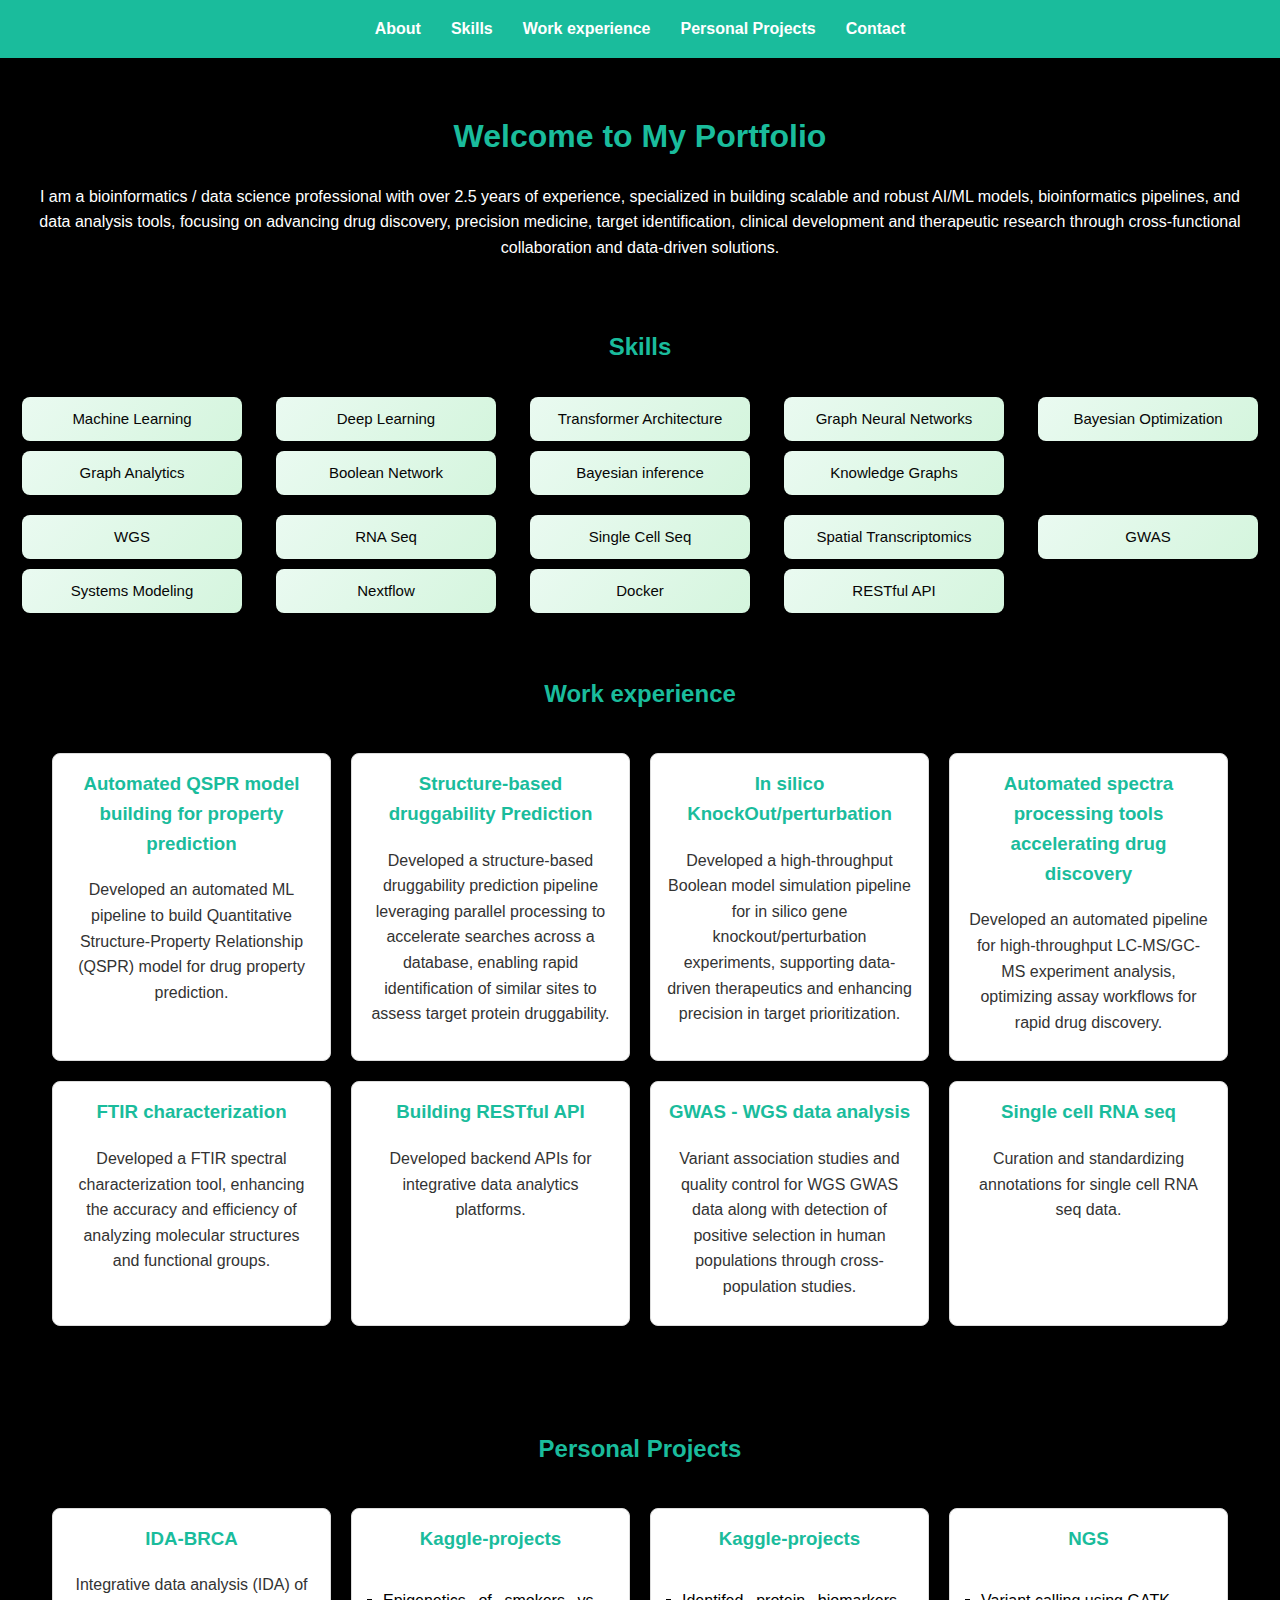
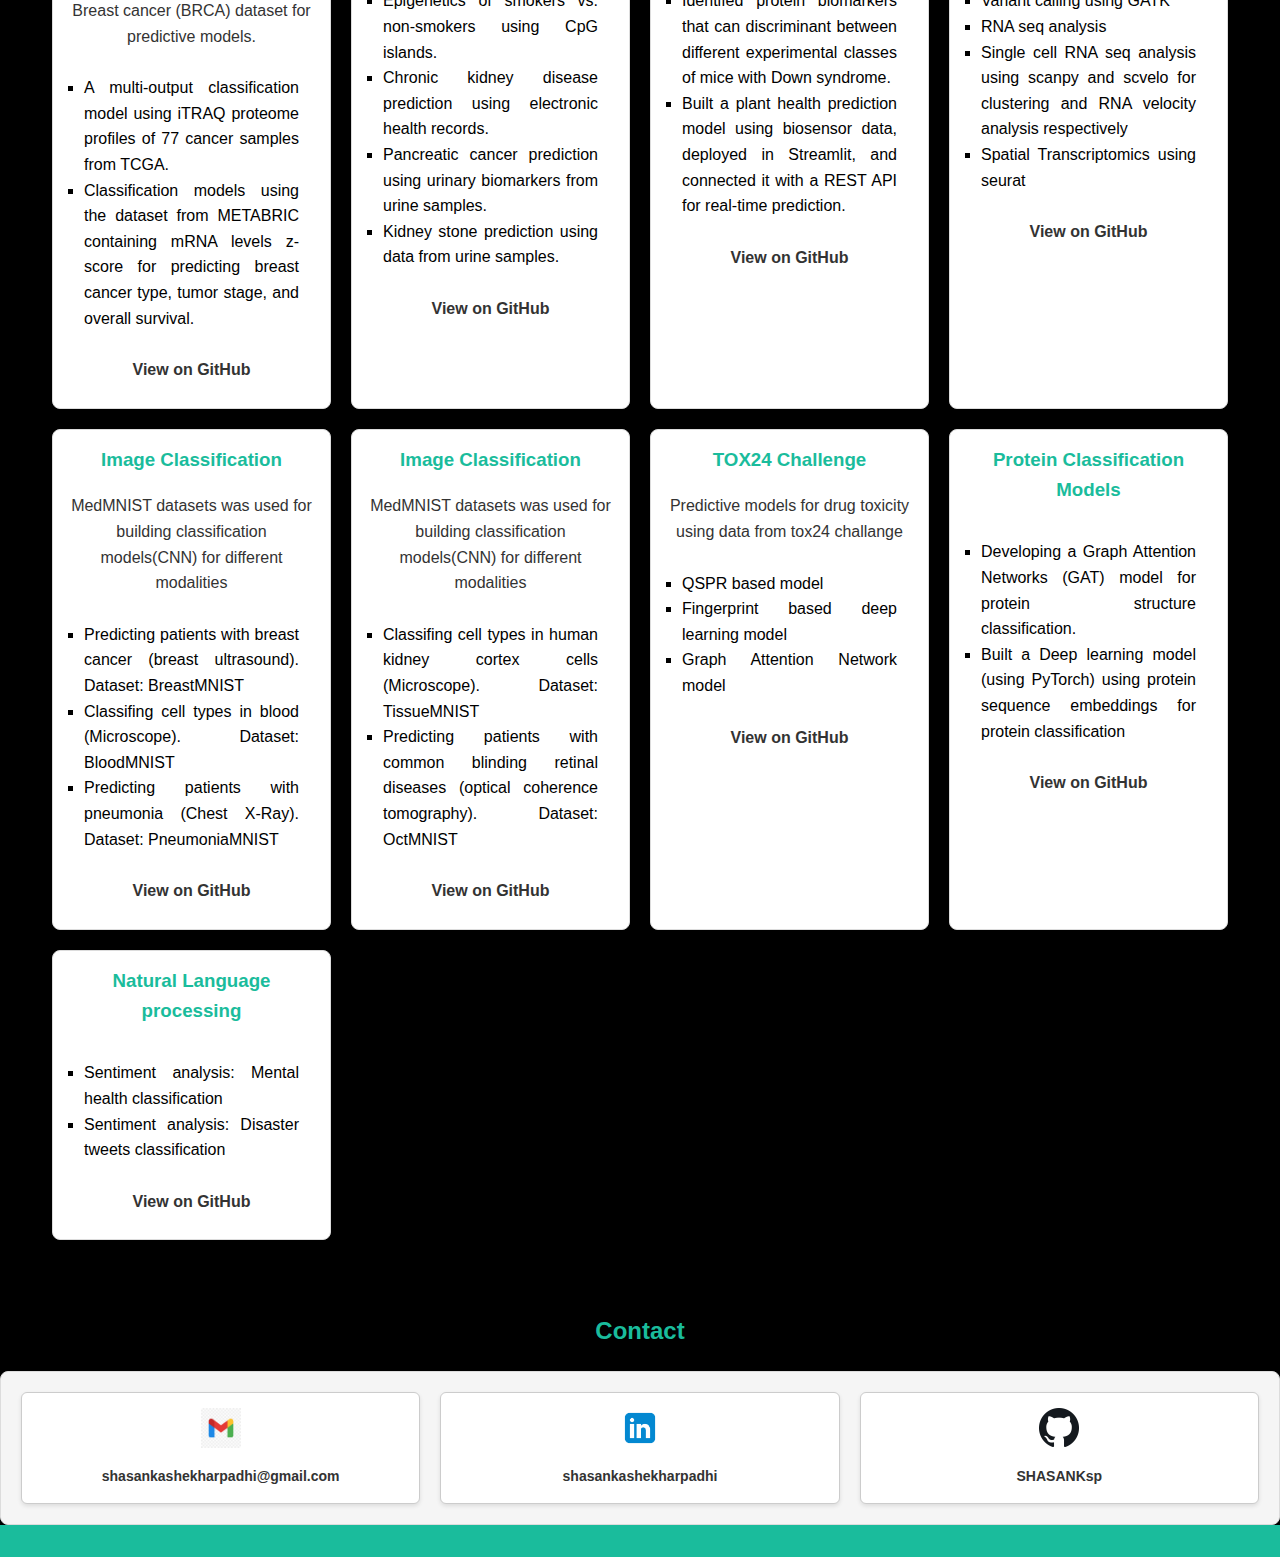
==== index.html @ 8c56bada "v8" ====
<!DOCTYPE html>
<html lang="en">
<head>
    <meta charset="UTF-8">
    <meta name="viewport" content="width=device-width, initial-scale=1.0">
    <meta name="description" content="Portfolio showcasing bioinformatics, data science, and AI/ML expertise">
    <title>My Portfolio</title>
    <link rel="stylesheet" href="styles.css">
</head>
<body>
    <header>
        <nav>
            <ul>
                <li><a href="#about">About</a></li>
                <li><a href="#skills">Skills</a></li>
                <li><a href="#Work experience">Work experience</a></li>
                <li><a href="#Personal Projects">Personal Projects</a></li>
                <li><a href="#contact">Contact</a></li>
            </ul>
        </nav>
    </header>
    <main>
        <section id="about" class="section">
            <h1>Welcome to My Portfolio</h1>
            <p>I am a bioinformatics / data science professional with over 2.5 years of experience, specialized in building scalable and robust AI/ML models, bioinformatics pipelines, and data analysis tools, focusing on advancing drug discovery, precision medicine, target identification, clinical development and therapeutic research through cross-functional collaboration and data-driven solutions.</p>

        </section>
        <section id="skills">
            <h2>Skills</h2>
            <div class="skills-container">
                <div class="skill-block">Machine Learning</div>
                <div class="skill-block">Deep Learning</div>
                <div class="skill-block">Transformer Architecture</div>
                <div class="skill-block">Graph Neural Networks</div>
                <div class="skill-block">Bayesian Optimization</div>
                <div class="skill-block">Graph Analytics</div>
                <div class="skill-block">Boolean Network</div>
                <div class="skill-block">Bayesian inference</div>
                <div class="skill-block">Knowledge Graphs</div>
            </div>
        </section>

        <section id="skills">
            <div class="skills-container">
                
                <div class="skill-block">WGS</div>
                <div class="skill-block">RNA Seq</div>
                <div class="skill-block">Single Cell Seq</div>
                <div class="skill-block">Spatial Transcriptomics</div>
                <div class="skill-block">GWAS</div>
                <div class="skill-block">Systems Modeling</div>
                <div class="skill-block">Nextflow</div>
                <div class="skill-block">Docker</div>
                <div class="skill-block">RESTful API</div>
                
            </div>
        </section>
        <section id="Work experience" class="section">
            <h2>Work experience</h2>
            <div class="projects-container">
                <div class="project-block">
                    <h3>Automated QSPR model building  for property prediction</h3>
                    <p>Developed an automated ML pipeline to build Quantitative Structure-Property Relationship (QSPR) model for drug property prediction.</p>
                </div>

                <div class="project-block">
                    <h3>Structure-based druggability Prediction</h3>
                    <p>Developed a structure-based druggability prediction pipeline leveraging parallel processing to accelerate searches across a database, enabling rapid identification of similar sites to assess target protein druggability.</p>
                </div>

                <div class="project-block">
                    <h3>In silico KnockOut/perturbation</h3>
                    <p>Developed a high-throughput Boolean model simulation pipeline for in silico gene knockout/perturbation experiments, supporting data-driven therapeutics and enhancing precision in target prioritization.</p>
                </div>

                <div class="project-block">
                    <h3>Automated spectra processing tools accelerating drug discovery</h3>
                    <p>Developed an automated pipeline for high-throughput LC-MS/GC-MS experiment analysis, optimizing assay workflows for rapid drug discovery.</p> 
                </div>

                <div class="project-block">
                    <h3>FTIR characterization</h3>
                    <p>Developed a FTIR spectral characterization tool, enhancing the accuracy and efficiency of analyzing molecular structures and functional groups.</p>
                </div>

                <div class="project-block">
                    <h3>Building RESTful API</h3>
                    <p>Developed backend APIs for integrative data analytics platforms.</p>
                </div>

                <div class="project-block">
                    <h3>GWAS - WGS data analysis</h3>
                    <p>Variant association studies and quality control for WGS GWAS data along with detection of positive selection in human populations through cross-population studies.</p>
                </div>

                <div class="project-block">
                    <h3>Single cell RNA seq</h3>
                    <p>Curation and standardizing annotations for single cell RNA seq data.</p>
                </div>
            </div>
        </section>
        
        <section id="Personal Projects" class="section">
            <h2>Personal Projects</h2>
            <div class="projects-container">
                <div class="project-block">
                    <h3>IDA-BRCA</h3>
                    <p>Integrative data analysis (IDA) of Breast cancer (BRCA) dataset for predictive models.</p>
                    <ul style="color: black; text-align: justify;">
                        <li>A multi-output classification model using iTRAQ proteome profiles of 77 cancer samples from TCGA.</li>
                        <li>Classification models using the dataset from METABRIC containing mRNA levels z-score for predicting breast cancer type, tumor stage, and overall survival.</li>
                    </ul>
                    <p><a href="https://github.com/SHASANKsp/IDA-BRCA.git" target="_blank">View on GitHub</a></p>
                </div>
        
                <div class="project-block">
                    <h3>Kaggle-projects</h3>
                    <ul style="color: black; text-align: justify;">
                        <li>Epigenetics of smokers vs. non-smokers using CpG islands.</li>
                        <li>Chronic kidney disease prediction using electronic health records.</li>
                        <li>Pancreatic cancer prediction using urinary biomarkers from urine samples.</li>
                        <li>Kidney stone prediction using data from urine samples.</li>
                    </ul>
                    <p><a href="https://github.com/SHASANKsp/Kaggle-projects.git" target="_blank">View on GitHub</a></p>
                </div>
        
                <div class="project-block">
                    <h3>Kaggle-projects</h3>
                    <ul style="color: black; text-align: justify;">
                        <li>Identifed protein biomarkers that can discriminant between different experimental classes of mice with Down syndrome.</li>
                        <li>Built a plant health prediction model using biosensor data, deployed in Streamlit, and connected it with a REST API for real-time prediction.</li>
                    </ul>
                    <p><a href="https://github.com/SHASANKsp/Kaggle-projects.git" target="_blank">View on GitHub</a></p>
                </div>

                <div class="project-block">
                    <h3>NGS</h3>
                    <ul style="color: black; text-align: justify;">
                        <li>Variant calling using GATK</li>
                        <li>RNA seq analysis</li>
                        <li>Single cell RNA seq analysis using scanpy and scvelo for clustering and RNA velocity analysis respectively</li>
                        <li>Spatial Transcriptomics using seurat</li>
                    </ul>
                    <p><a href="https://github.com/SHASANKsp/NGS.git" target="_blank">View on GitHub</a></p>
                </div>
        
                <div class="project-block">
                    <h3>Image Classification</h3>
                    <p>MedMNIST datasets was used for building classification models(CNN) for different modalities</p>
                    <ul style="color: black; text-align: justify;">
                        <li>Predicting patients with breast cancer (breast ultrasound). Dataset: BreastMNIST</li>
                        <li>Classifing cell types in blood (Microscope). Dataset: BloodMNIST</li>
                        <li>Predicting patients with pneumonia (Chest X-Ray). Dataset: PneumoniaMNIST</li>
                    </ul>
                    <p><a href="https://github.com/SHASANKsp/Image-classification.gitt" target="_blank">View on GitHub</a></p>
                </div>

                <div class="project-block">
                    <h3>Image Classification</h3>
                    <p>MedMNIST datasets was used for building classification models(CNN) for different modalities</p>
                    <ul style="color: black; text-align: justify;">
                        <li>Classifing cell types in human kidney cortex cells (Microscope). Dataset: TissueMNIST</li>
                        <li>Predicting patients with common blinding retinal diseases (optical coherence tomography). Dataset: OctMNIST</li>
                    </ul>
                    <p><a href="https://github.com/SHASANKsp/Image-classification.gitt" target="_blank">View on GitHub</a></p>
                </div>

                <div class="project-block">
                    <h3>TOX24 Challenge</h3>
                    <p>Predictive models for drug toxicity using data from tox24 challange</p>
                    <ul style="color: black; text-align: justify;">
                        <li>QSPR based model</li>
                        <li>Fingerprint based deep learning model</li>
                        <li>Graph Attention Network model</li>
                    </ul>
                    <p><a href="https://github.com/SHASANKsp/TOX24.git" target="_blank">View on GitHub</a></p>
                </div>

                <div class="project-block">
                    <h3>Protein Classification Models</h3>
                    <ul style="color: black; text-align: justify;">
                        <li>Developing a Graph Attention Networks (GAT) model for protein structure classification.</li>
                        <li>Built a Deep learning model (using PyTorch) using protein sequence embeddings for protein classification</li>
                    </ul>
                    <p><a href="https://github.com/SHASANKsp/Protein_Classification_Models.git" target="_blank">View on GitHub</a></p>
                </div>


                <div class="project-block">
                    <h3>Natural Language processing</h3>
                    <ul style="color: black; text-align: justify;">
                        <li>Sentiment analysis: Mental health classification</li>
                        <li>Sentiment analysis: Disaster tweets classification</li>
                    </ul>
                    <p><a href="https://github.com/SHASANKsp/NLP.git" target="_blank">View on GitHub</a></p>
                </div>

            </div>
        </section>
             

        <section id="contact">
            <h2>Contact</h2>
            <div class="contacts-container">
                <div class="contact-block">
                    <img src="gmail.png" alt="Email Logo">
                    <p><a href="mailto:shasankashekharpadhi@gmail.com">shasankashekharpadhi@gmail.com</a></p>
                </div>
                <div class="contact-block">
                    <img src="linkedin.png" alt="LinkedIn Logo">
                    <p><a href="https://www.linkedin.com/in/shasankashekharpadhi/" target="_blank">shasankashekharpadhi</a></p>
                </div>
                <div class="contact-block">
                    <img src="git.png" alt="GitHub Logo">
                    <p><a href="https://github.com/SHASANKsp" target="_blank">SHASANKsp</a></p>
                </div>
            </div>
        </section>
        
    </main>
    <footer>
        
    </footer>
</body>
</html>
---- styles.css ----
body {
    font-family: Arial, sans-serif;
    margin: 0;
    padding: 0;
    line-height: 1.6;
    color: #fff;
    background-color: #000;
}

header {
    background: #1abc9c;
    color: white;
    padding: 1rem 0;
    text-align: center;
}

nav ul {
    list-style: none;
    padding: 0;
    display: flex;
    justify-content: center;
    margin: 0;
}

nav ul li {
    margin: 0 15px;
}

nav ul li a {
    color: white;
    text-decoration: none;
    font-weight: bold;
}

.section {
    padding: 2rem;
    text-align: center;
}

h1, h2 {
    color: #1abc9c;
}

ul {
    list-style: square;
    padding: 0 1rem;
    text-align: left;
    display: inline-block;
}

.project {
    border: 1px solid #ddd;
    padding: 1rem;
    margin: 1rem auto;
    max-width: 600px;
    text-align: left;
    background: #f9f9f9;
    box-shadow: 0 0 10px rgba(0,0,0,0.1);
}

footer {
    text-align: center;
    padding: 1rem;
    background: #1abc9c;
    color: white;
    position: relative;
    bottom: 0;
    width: 100%;
}


.skills-container {
    display: grid;
    grid-template-columns: repeat(auto-fit, minmax(210px, 1fr));
    gap: 10px;
    padding: 10px;
    justify-items: center;
}

.skill-block {
    background: linear-gradient(135deg, #eafaf1, #d4f5dd); 
    color: #060606;
    text-align: center;
    padding: 10px; 
    border-radius: 8px; 
    border: none; 
    font-size: 15px; 
    width: 200px; 
    box-shadow: 0 2px 5px rgba(0, 0, 0, 0.15); 
    transition: transform 0.3s ease-in-out, box-shadow 0.3s ease-in-out;
}

.skill-block:hover {
    transform: translateY(-5px); 
    box-shadow: 0 4px 10px rgba(0, 0, 0, 0.2); 
}

.skill-block:active {
    transform: scale(0.95); 
    box-shadow: 0 2px 5px rgba(0, 0, 0, 0.15); 
}


#skills h2 {
    text-align: center;
    font-size: 24px;
    color: #1abc9c;
    margin-bottom: 20px;
    font-weight: bold;
}


.contacts-container {
    display: grid;
    grid-template-columns: repeat(auto-fit, minmax(200px, 1fr));
    gap: 20px;
    margin-top: 20px;
    padding: 20px;
    background-color: #f5f5f5; 
    border: 1px solid #dcdcdc;
    border-radius: 8px;
}

.contact-block {
    background-color: #ffffff;
    text-align: center;
    padding: 15px;
    border: 1px solid #cccccc; 
    border-radius: 6px;
    box-shadow: 0 2px 4px rgba(0, 0, 0, 0.1);
    transition: all 0.3s ease-in-out;
}

.contact-block:hover {
    transform: translateY(-3px);
    background-color: #e6e6e6; 
}

.contact-block img {
    width: 40px; 
    height: 40px;
    margin-bottom: 10px;
}

.contact-block p {
    margin: 0;
    font-size: 14px;
    color: #333333;
}

.contact-block a {
    color: #333;
    text-decoration: none;
    font-weight: bold;
}

.contact-block a:hover {
    text-decoration: underline;
}


#contact h2 {
    text-align: center;
    font-size: 24px;
    color: #1abc9c;
    margin-bottom: 20px;
    font-weight: bold;
}

.projects-container {
    display: grid;
    grid-template-columns: repeat(4, 1fr); 
    gap: 20px;
    padding: 20px;
}

.project-block {
    background-color: #ffffff;
    border: 1px solid #dcdcdc;
    border-radius: 8px;
    box-shadow: 0 2px 4px rgba(0, 0, 0, 0.1);
    padding: 15px;
    text-align: center;
    transition: transform 0.3s ease-in-out;
}

.project-block:hover {
    transform: scale(1.05);
    background-color: #f9f9f9;
}

.project-block h3 {
    margin-top: 0;
    color: #1abc9c;
}

.project-block p {
    color: #333;
    margin: 10px 0;
}

.project-block a {
    color: #333;
    font-weight: bold;
    text-decoration: none;
}

.project-block a:hover {
    text-decoration: underline;
}
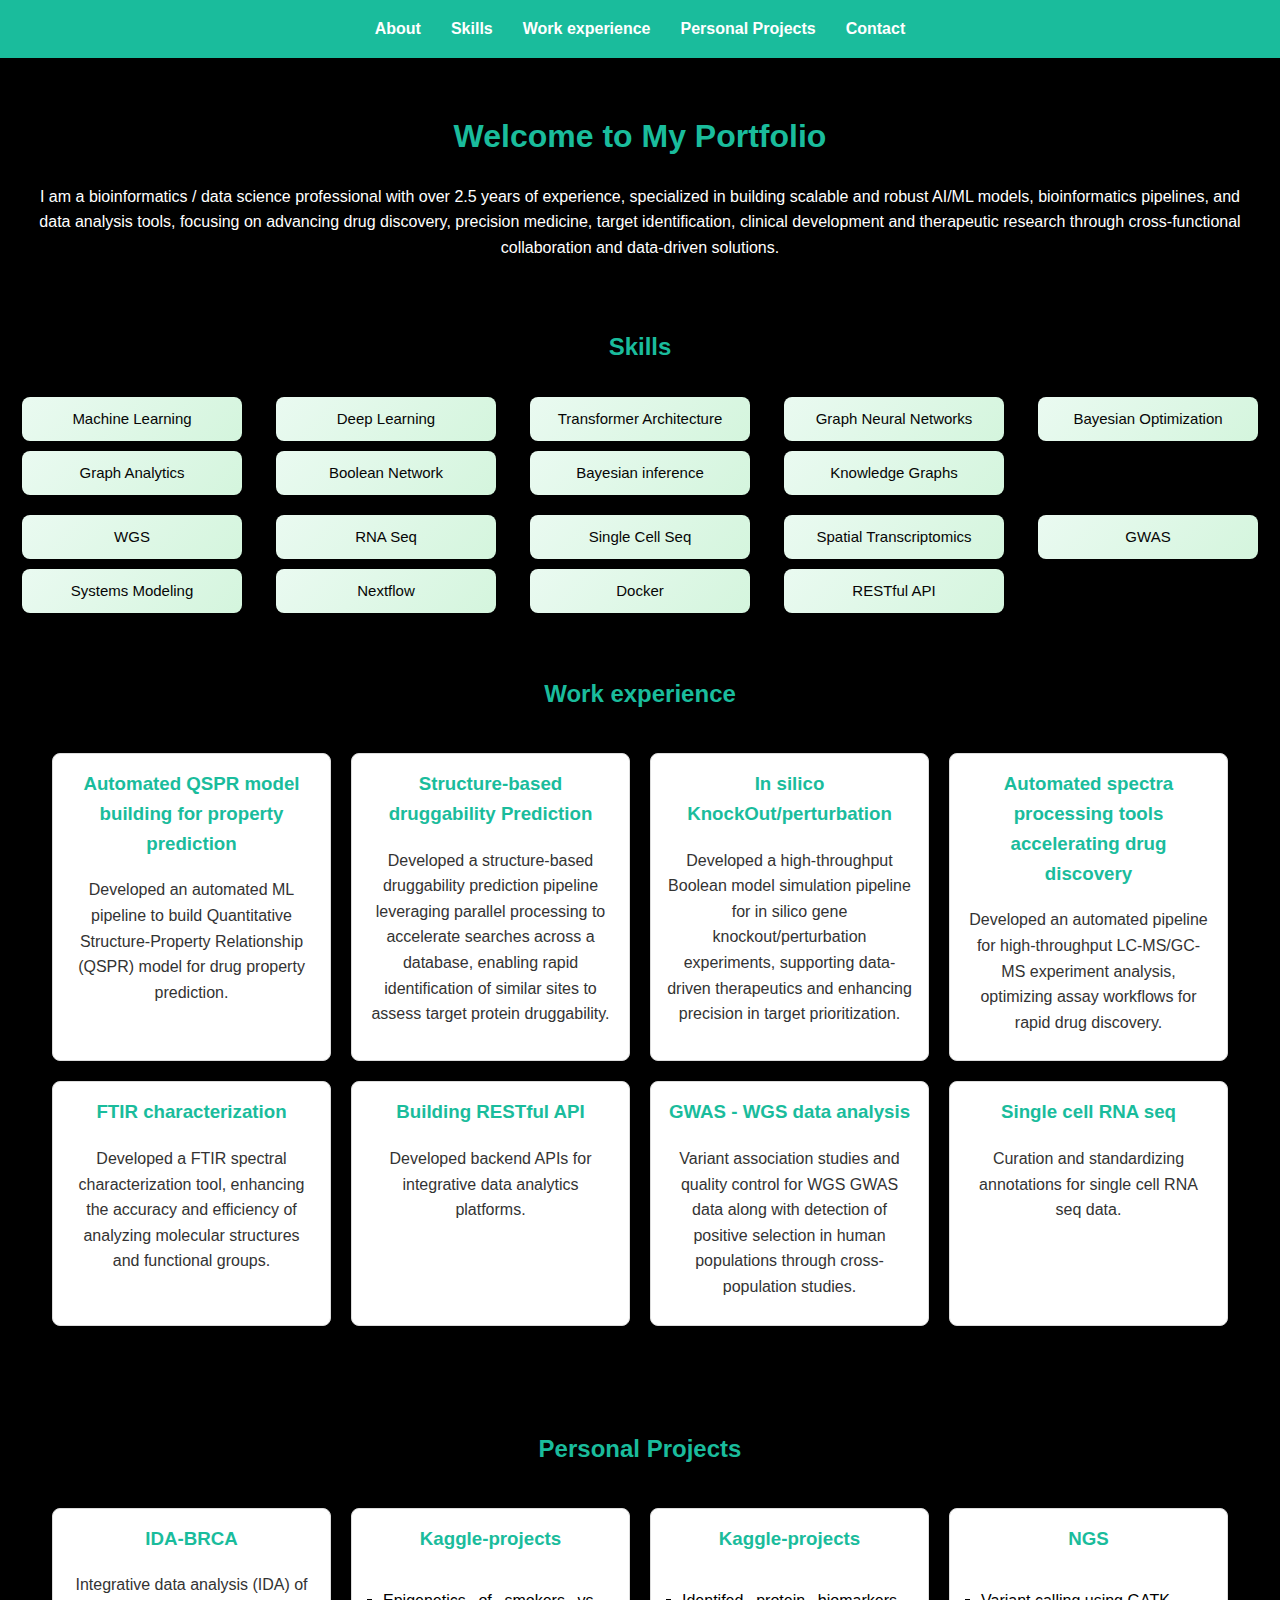
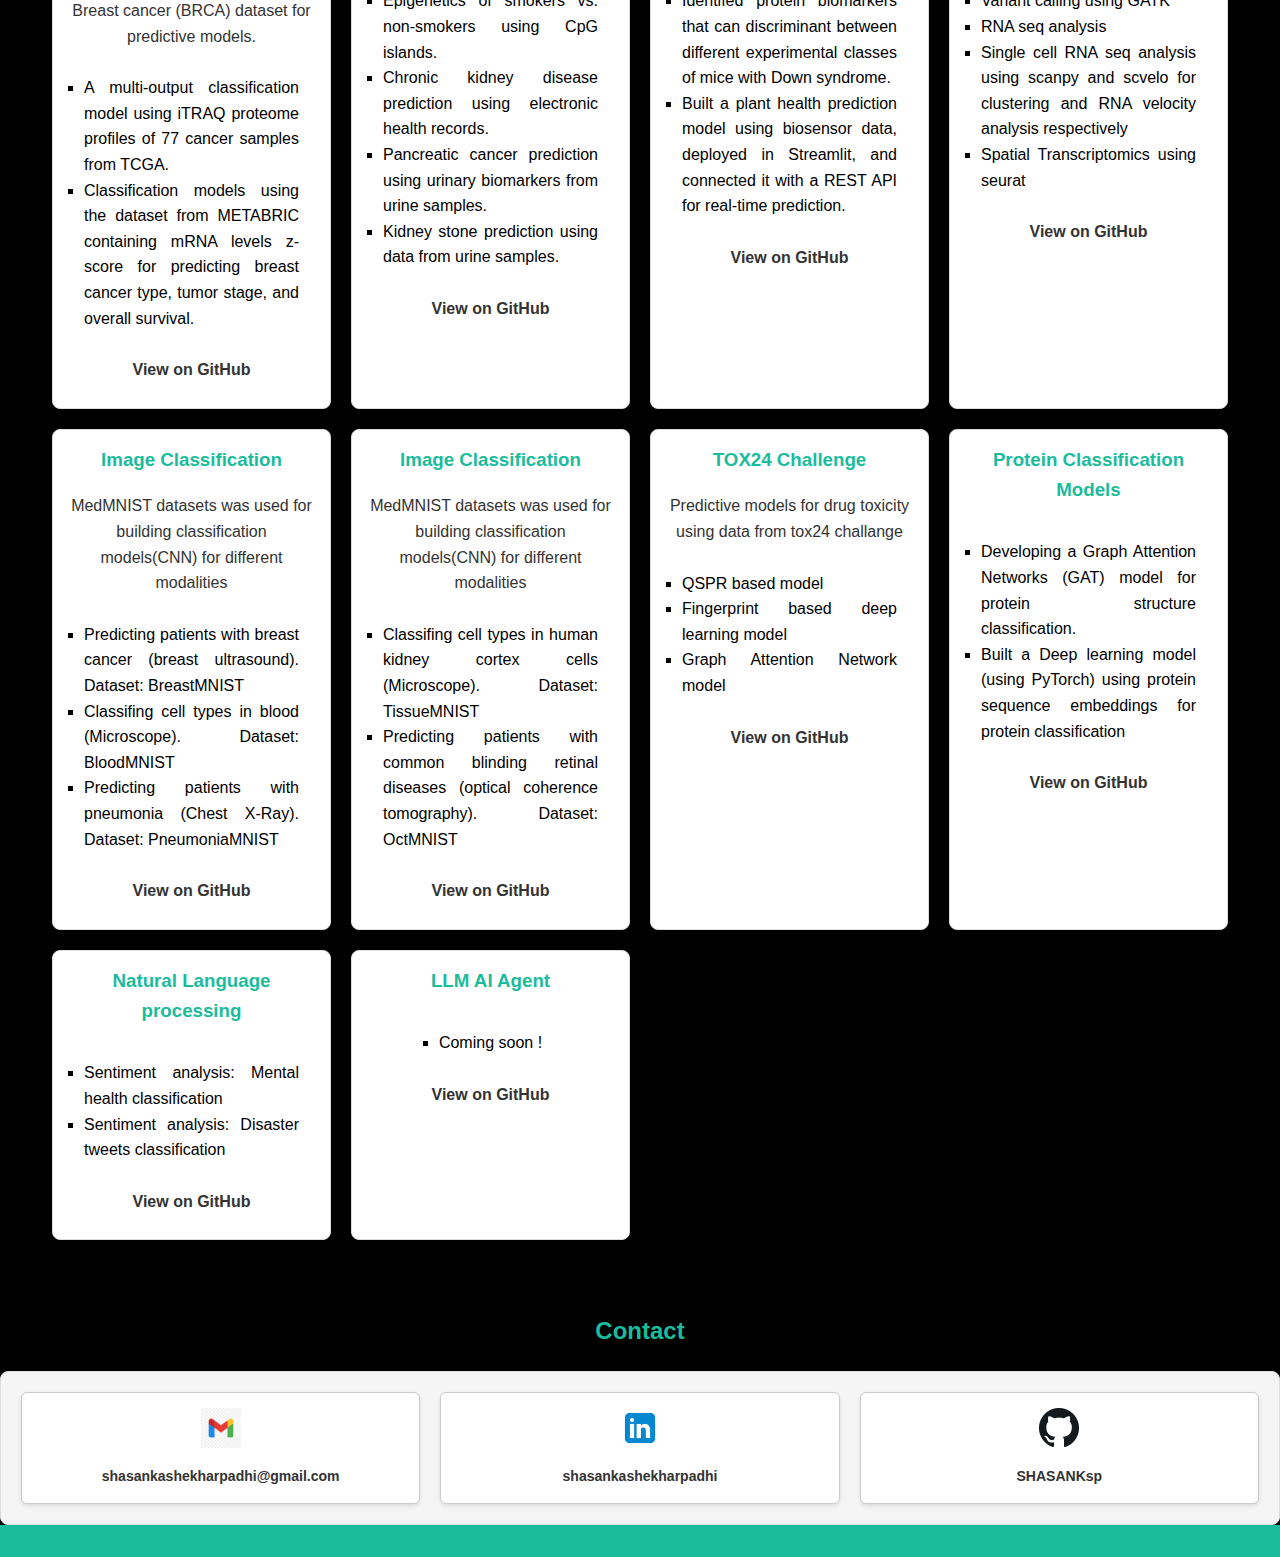
==== commit 9045ca75: "v9" ====
--- a/index.html
+++ b/index.html
@@ -152,7 +152,7 @@
                         <li>Classifing cell types in blood (Microscope). Dataset: BloodMNIST</li>
                         <li>Predicting patients with pneumonia (Chest X-Ray). Dataset: PneumoniaMNIST</li>
                     </ul>
-                    <p><a href="https://github.com/SHASANKsp/Image-classification.gitt" target="_blank">View on GitHub</a></p>
+                    <p><a href="https://github.com/SHASANKsp/Image-classification.git" target="_blank">View on GitHub</a></p>
                 </div>
 
                 <div class="project-block">
@@ -162,7 +162,7 @@
                         <li>Classifing cell types in human kidney cortex cells (Microscope). Dataset: TissueMNIST</li>
                         <li>Predicting patients with common blinding retinal diseases (optical coherence tomography). Dataset: OctMNIST</li>
                     </ul>
-                    <p><a href="https://github.com/SHASANKsp/Image-classification.gitt" target="_blank">View on GitHub</a></p>
+                    <p><a href="https://github.com/SHASANKsp/Image-classification.git" target="_blank">View on GitHub</a></p>
                 </div>
 
                 <div class="project-block">
@@ -193,6 +193,14 @@
                         <li>Sentiment analysis: Disaster tweets classification</li>
                     </ul>
                     <p><a href="https://github.com/SHASANKsp/NLP.git" target="_blank">View on GitHub</a></p>
+                </div>
+
+                <div class="project-block">
+                    <h3>LLM AI Agent</h3>
+                    <ul style="color: black; text-align: justify;">
+                        <li>Coming soon !</li>
+                    </ul>
+                    <p><a href="https://github.com/SHASANKsp/GenAI-and-Agents.git" target="_blank">View on GitHub</a></p>
                 </div>
 
             </div>
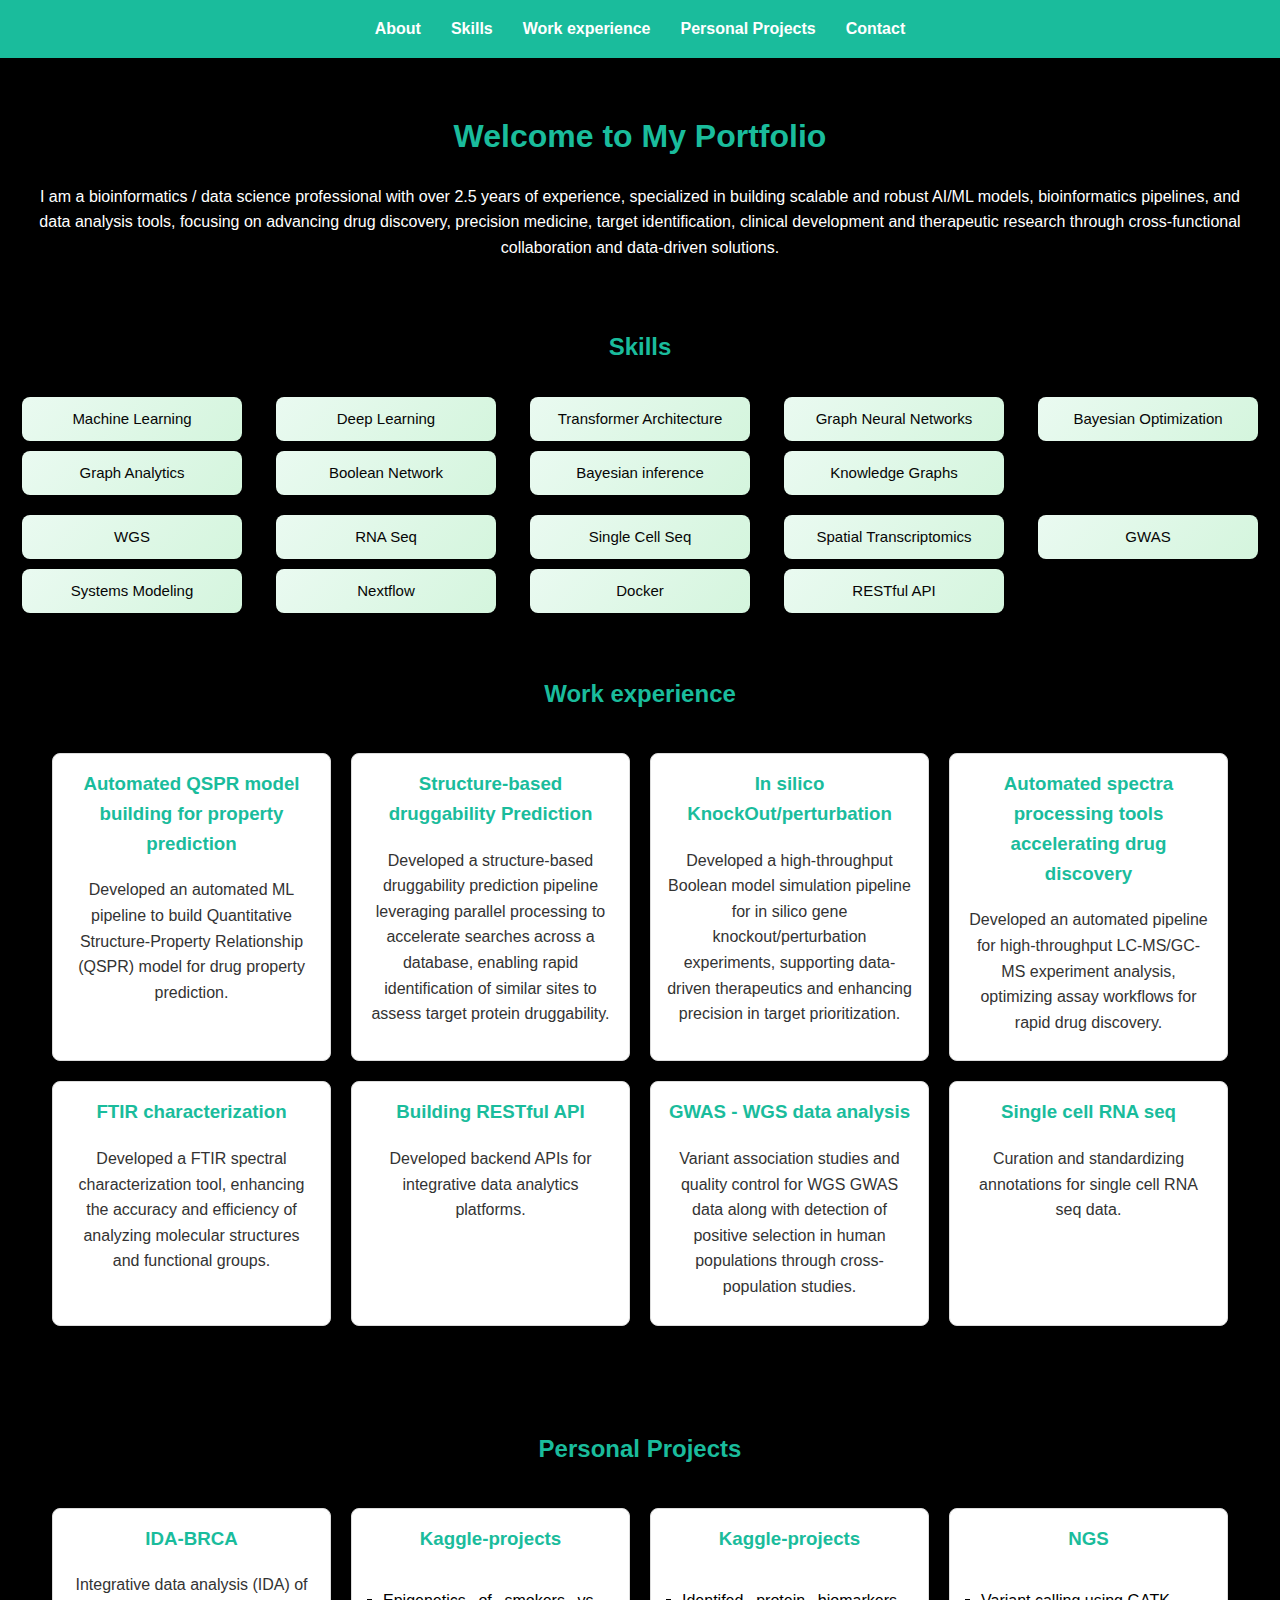
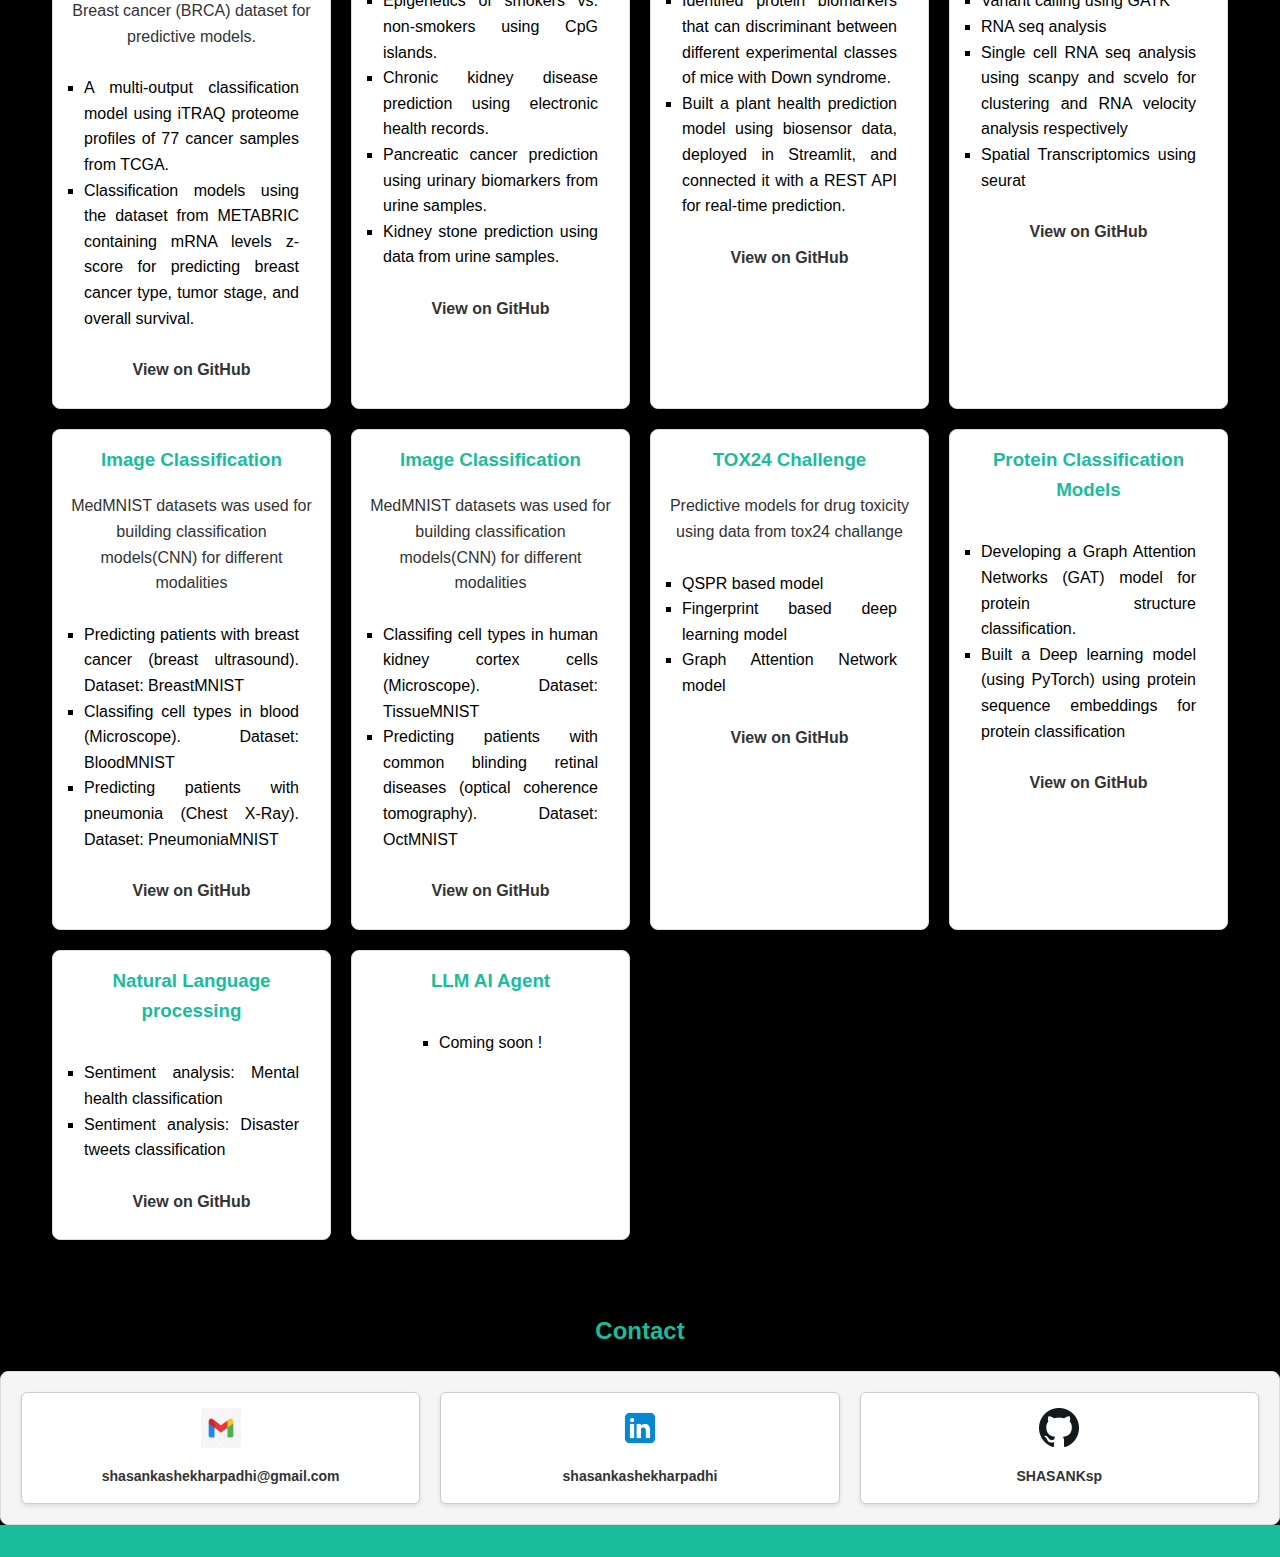
==== commit 4b5cb10d: "v9" ====
--- a/index.html
+++ b/index.html
@@ -200,7 +200,6 @@
                     <ul style="color: black; text-align: justify;">
                         <li>Coming soon !</li>
                     </ul>
-                    <p><a href="https://github.com/SHASANKsp/GenAI-and-Agents.git" target="_blank">View on GitHub</a></p>
                 </div>
 
             </div>
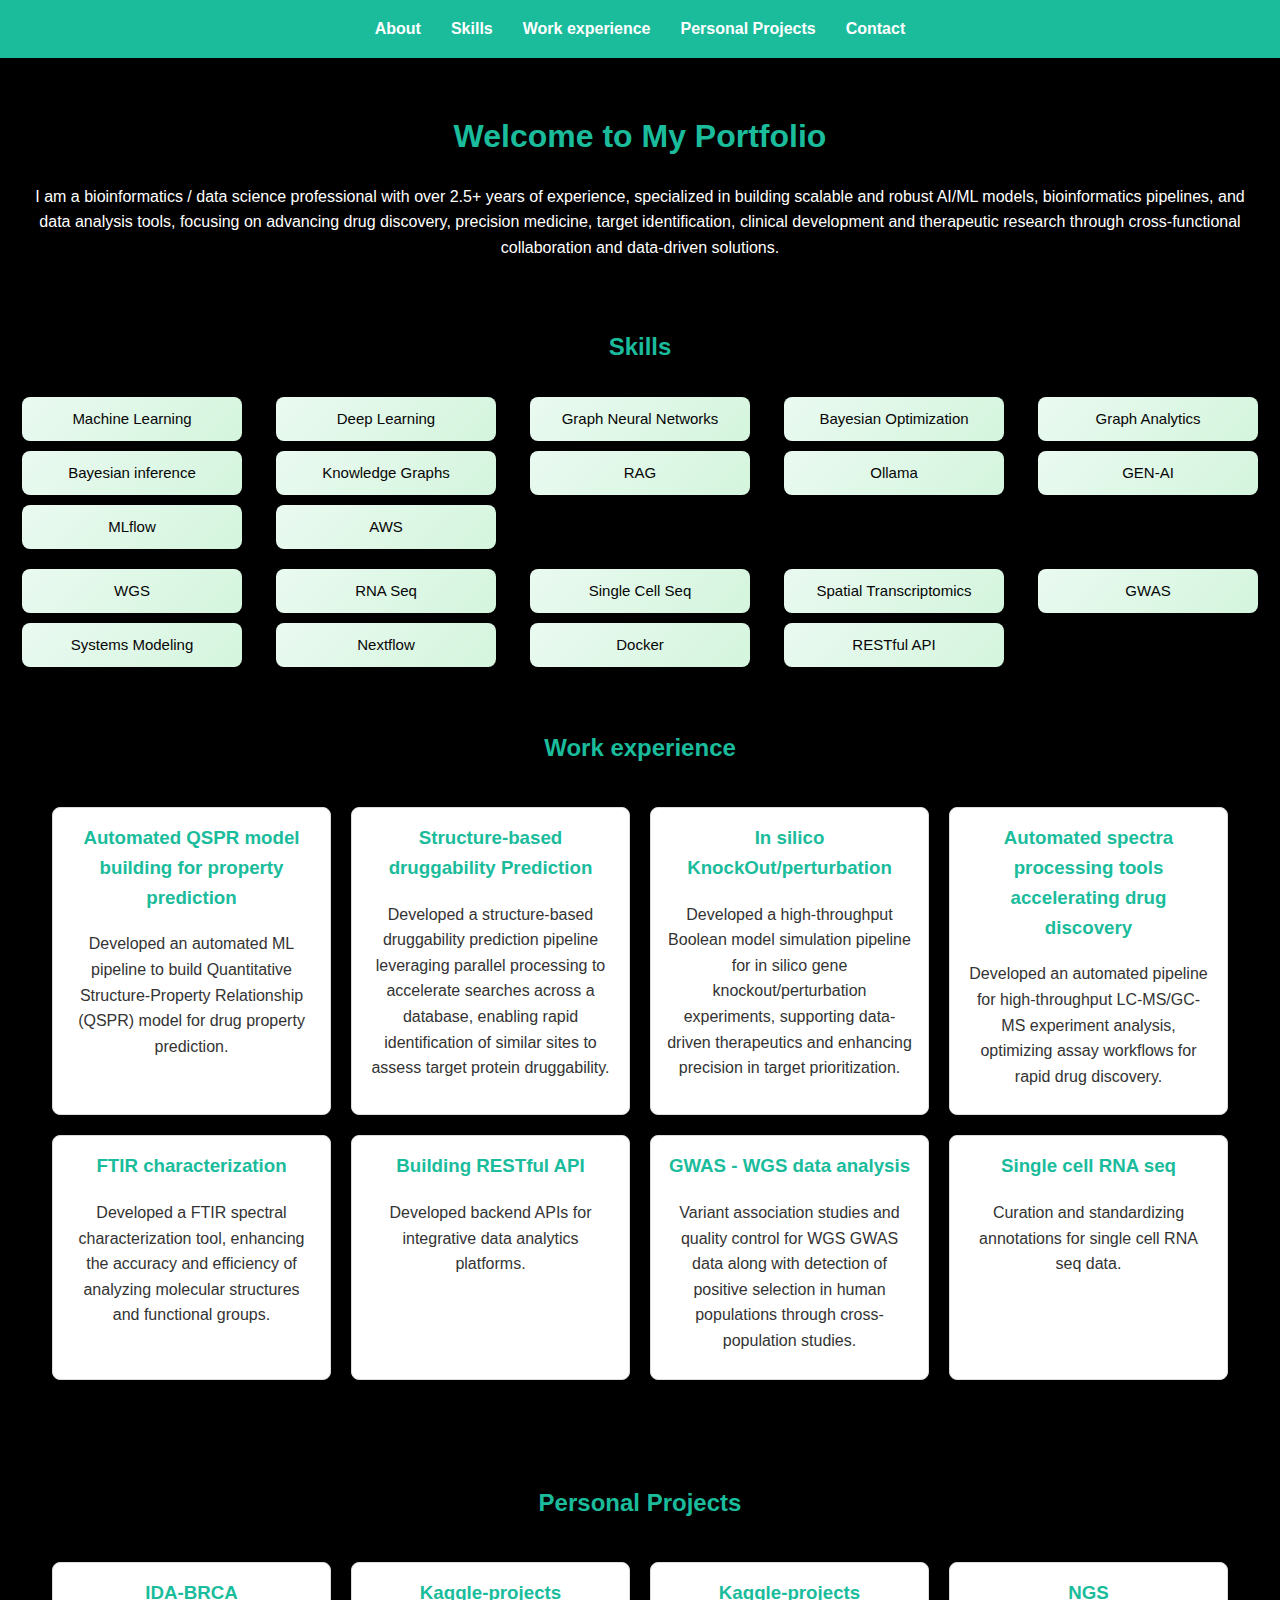
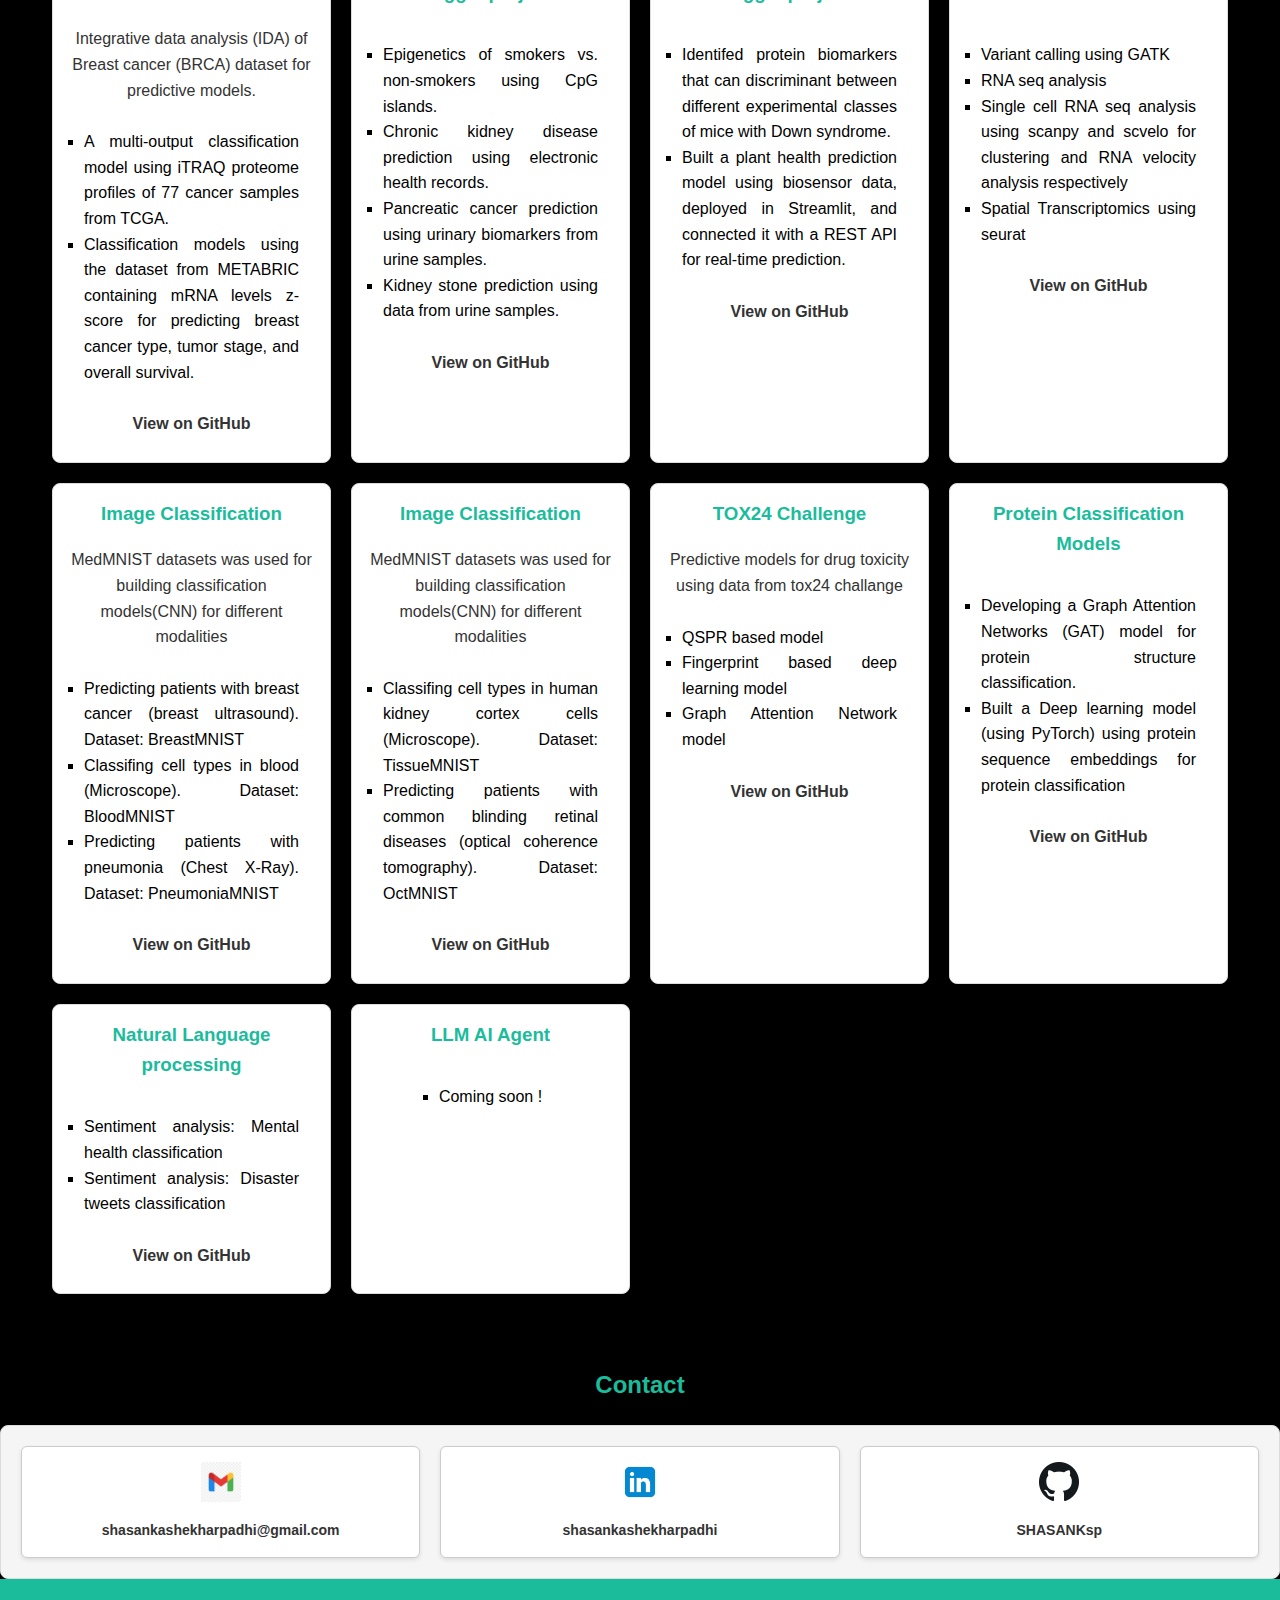
==== commit 3da68be5: "v10" ====
--- a/index.html
+++ b/index.html
@@ -22,7 +22,7 @@
     <main>
         <section id="about" class="section">
             <h1>Welcome to My Portfolio</h1>
-            <p>I am a bioinformatics / data science professional with over 2.5 years of experience, specialized in building scalable and robust AI/ML models, bioinformatics pipelines, and data analysis tools, focusing on advancing drug discovery, precision medicine, target identification, clinical development and therapeutic research through cross-functional collaboration and data-driven solutions.</p>
+            <p>I am a bioinformatics / data science professional with over 2.5+ years of experience, specialized in building scalable and robust AI/ML models, bioinformatics pipelines, and data analysis tools, focusing on advancing drug discovery, precision medicine, target identification, clinical development and therapeutic research through cross-functional collaboration and data-driven solutions.</p>
 
         </section>
         <section id="skills">
@@ -30,13 +30,16 @@
             <div class="skills-container">
                 <div class="skill-block">Machine Learning</div>
                 <div class="skill-block">Deep Learning</div>
-                <div class="skill-block">Transformer Architecture</div>
                 <div class="skill-block">Graph Neural Networks</div>
                 <div class="skill-block">Bayesian Optimization</div>
                 <div class="skill-block">Graph Analytics</div>
-                <div class="skill-block">Boolean Network</div>
                 <div class="skill-block">Bayesian inference</div>
                 <div class="skill-block">Knowledge Graphs</div>
+                <div class="skill-block">RAG</div>
+                <div class="skill-block">Ollama</div>
+                <div class="skill-block">GEN-AI</div>
+                <div class="skill-block">MLflow</div>
+                <div class="skill-block">AWS</div>
             </div>
         </section>
 
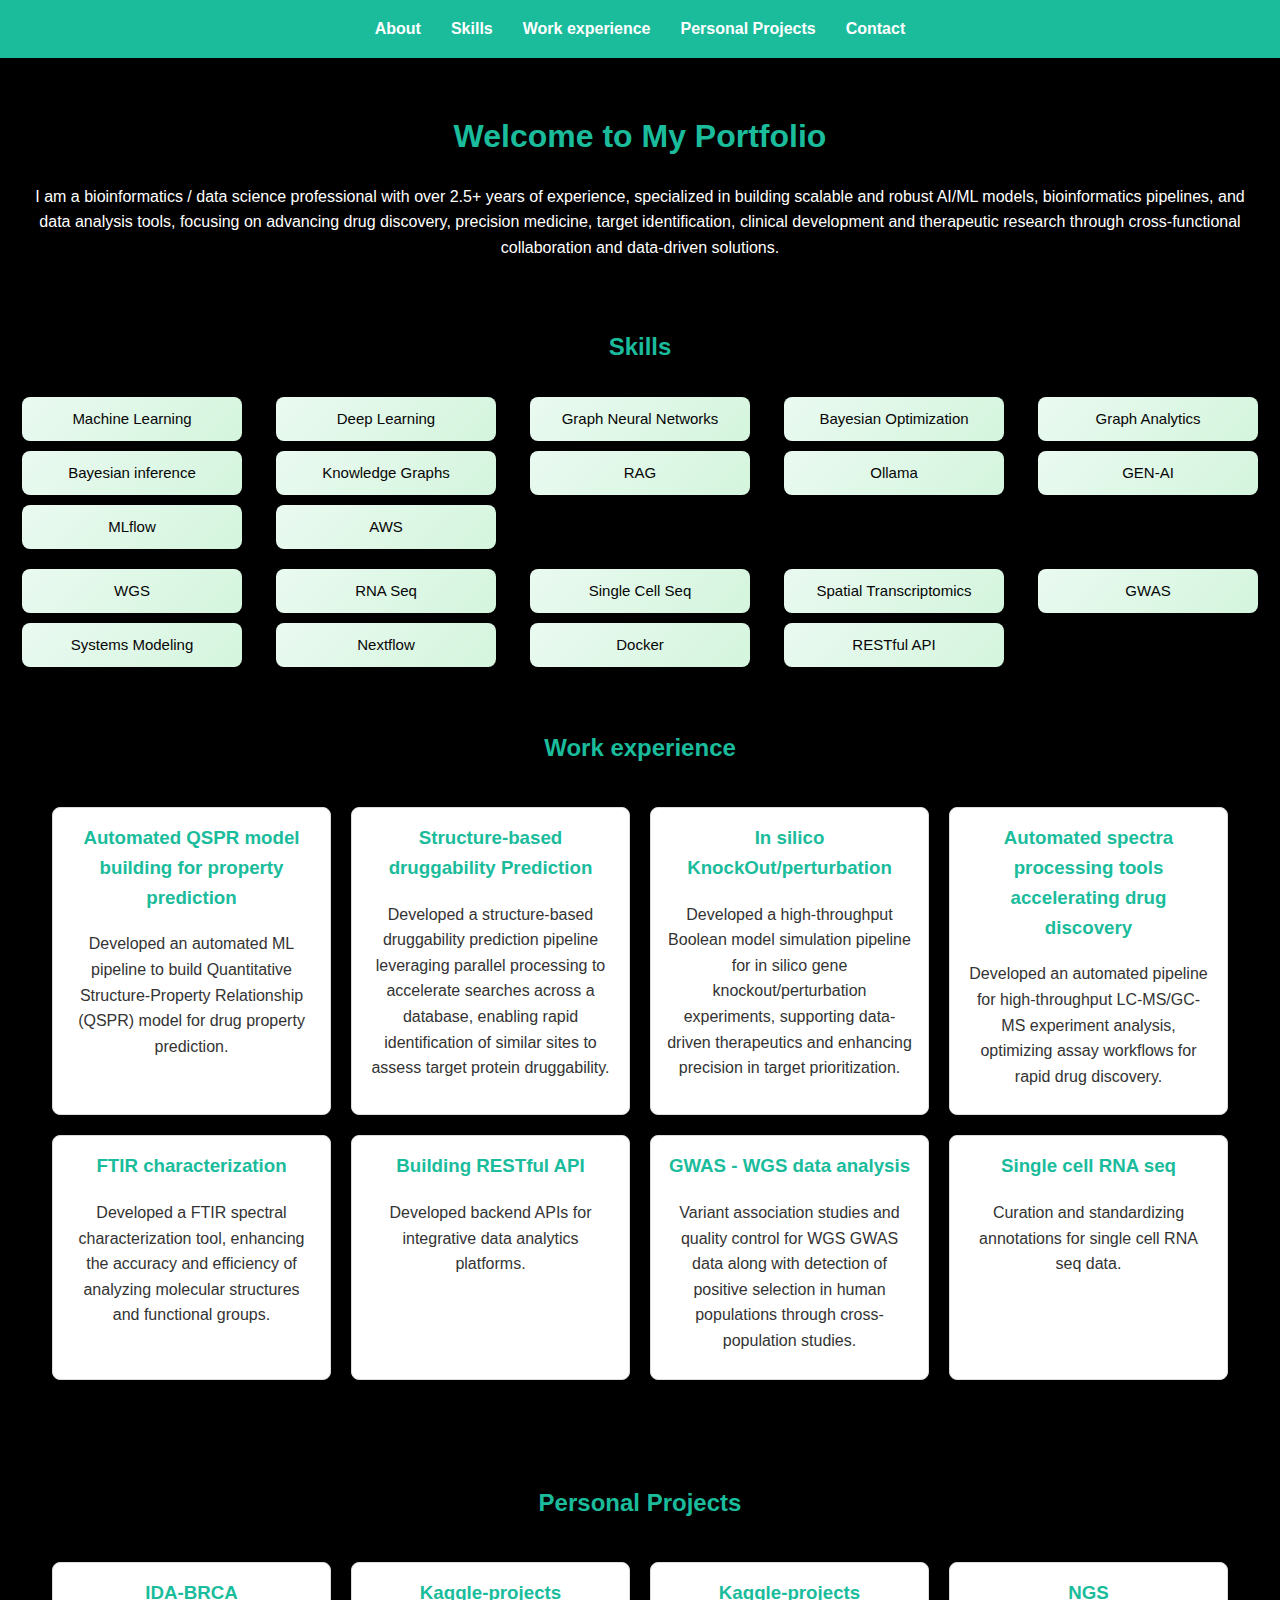
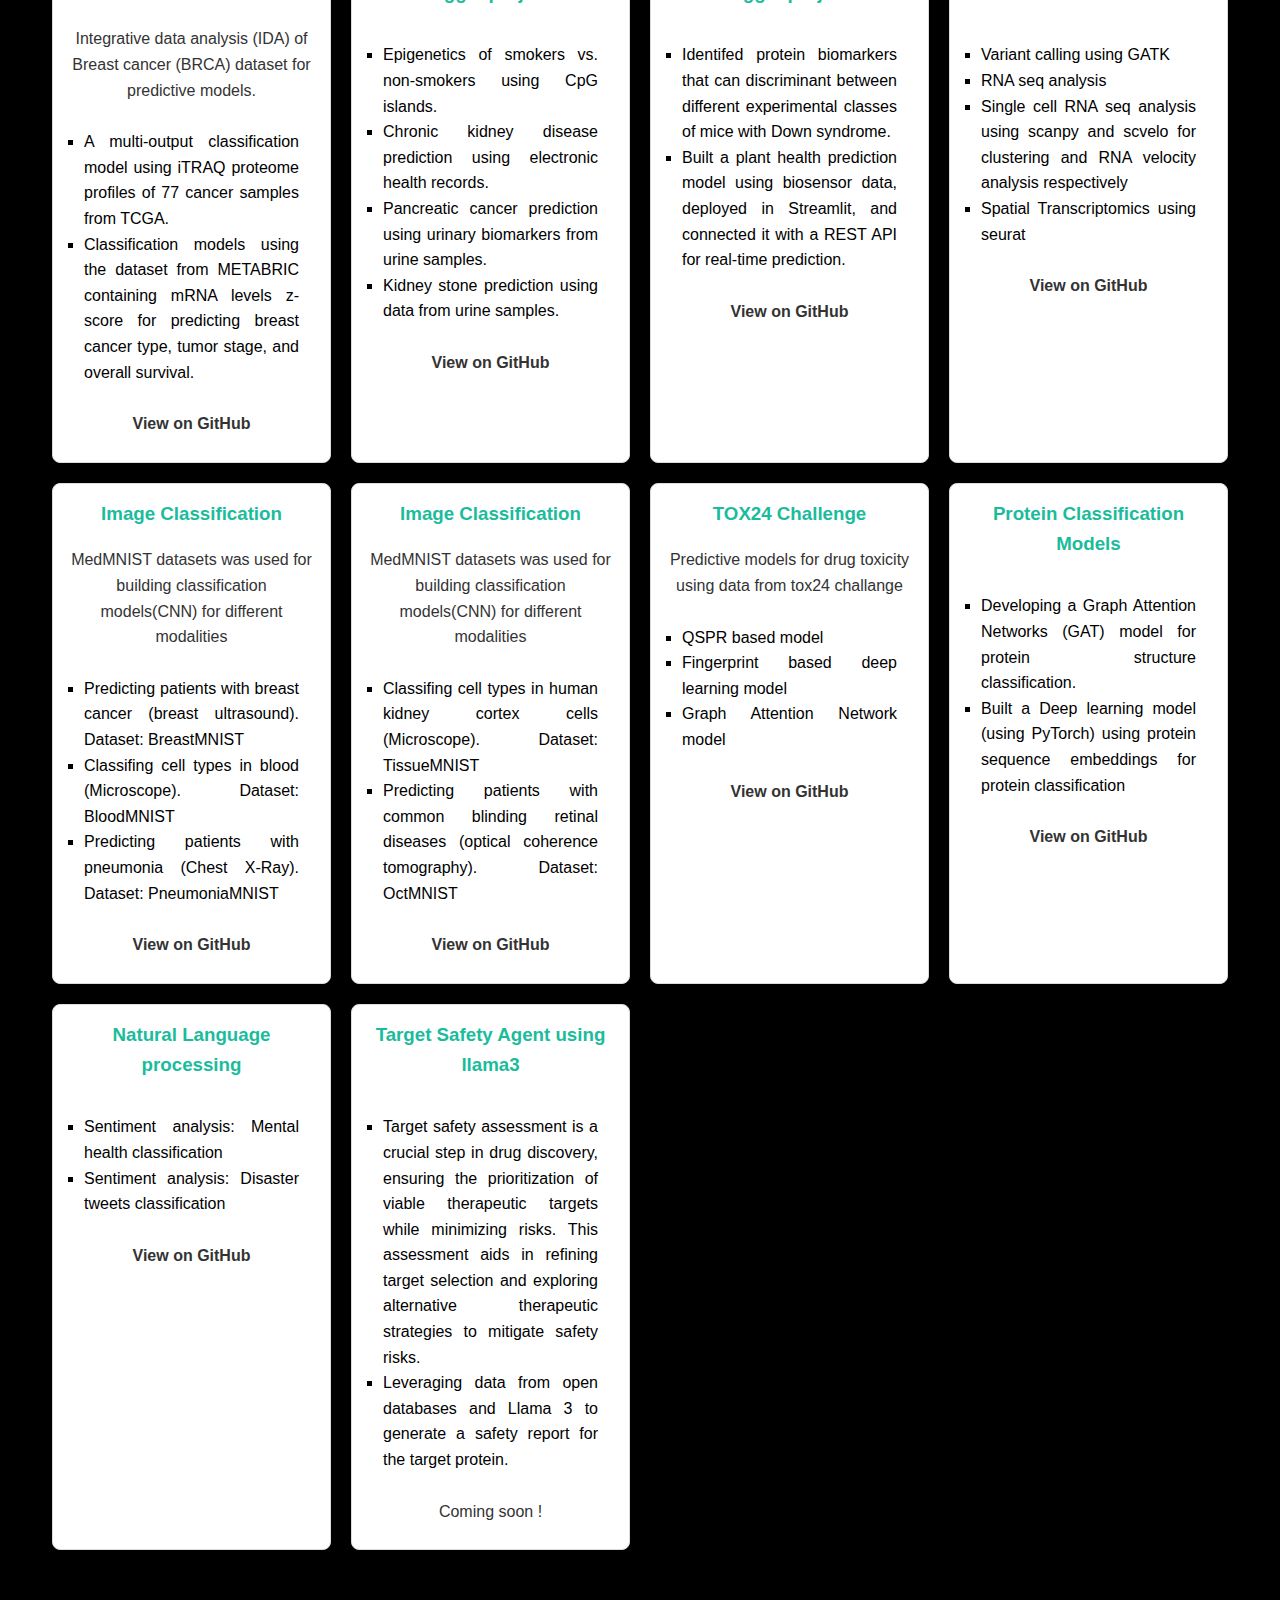
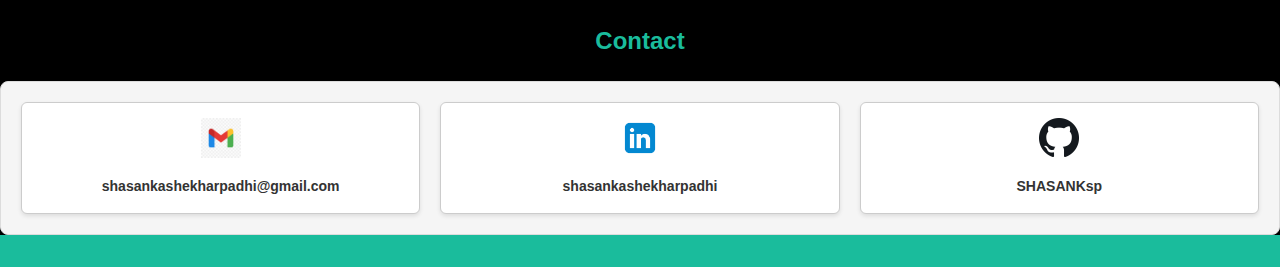
==== commit 96476e2f: "v10" ====
--- a/index.html
+++ b/index.html
@@ -199,10 +199,12 @@
                 </div>
 
                 <div class="project-block">
-                    <h3>LLM AI Agent</h3>
-                    <ul style="color: black; text-align: justify;">
-                        <li>Coming soon !</li>
-                    </ul>
+                    <h3>Target Safety Agent using llama3</h3>
+                    <ul style="color: black; text-align: justify;">
+                        <li>Target safety assessment is a crucial step in drug discovery, ensuring the prioritization of viable therapeutic targets while minimizing risks. This assessment aids in refining target selection and exploring alternative therapeutic strategies to mitigate safety risks.</li>
+                        <li>Leveraging data from open databases and Llama 3 to generate a safety report for the target protein.</li>
+                    </ul>
+                    <p>Coming soon !</p>
                 </div>
 
             </div>
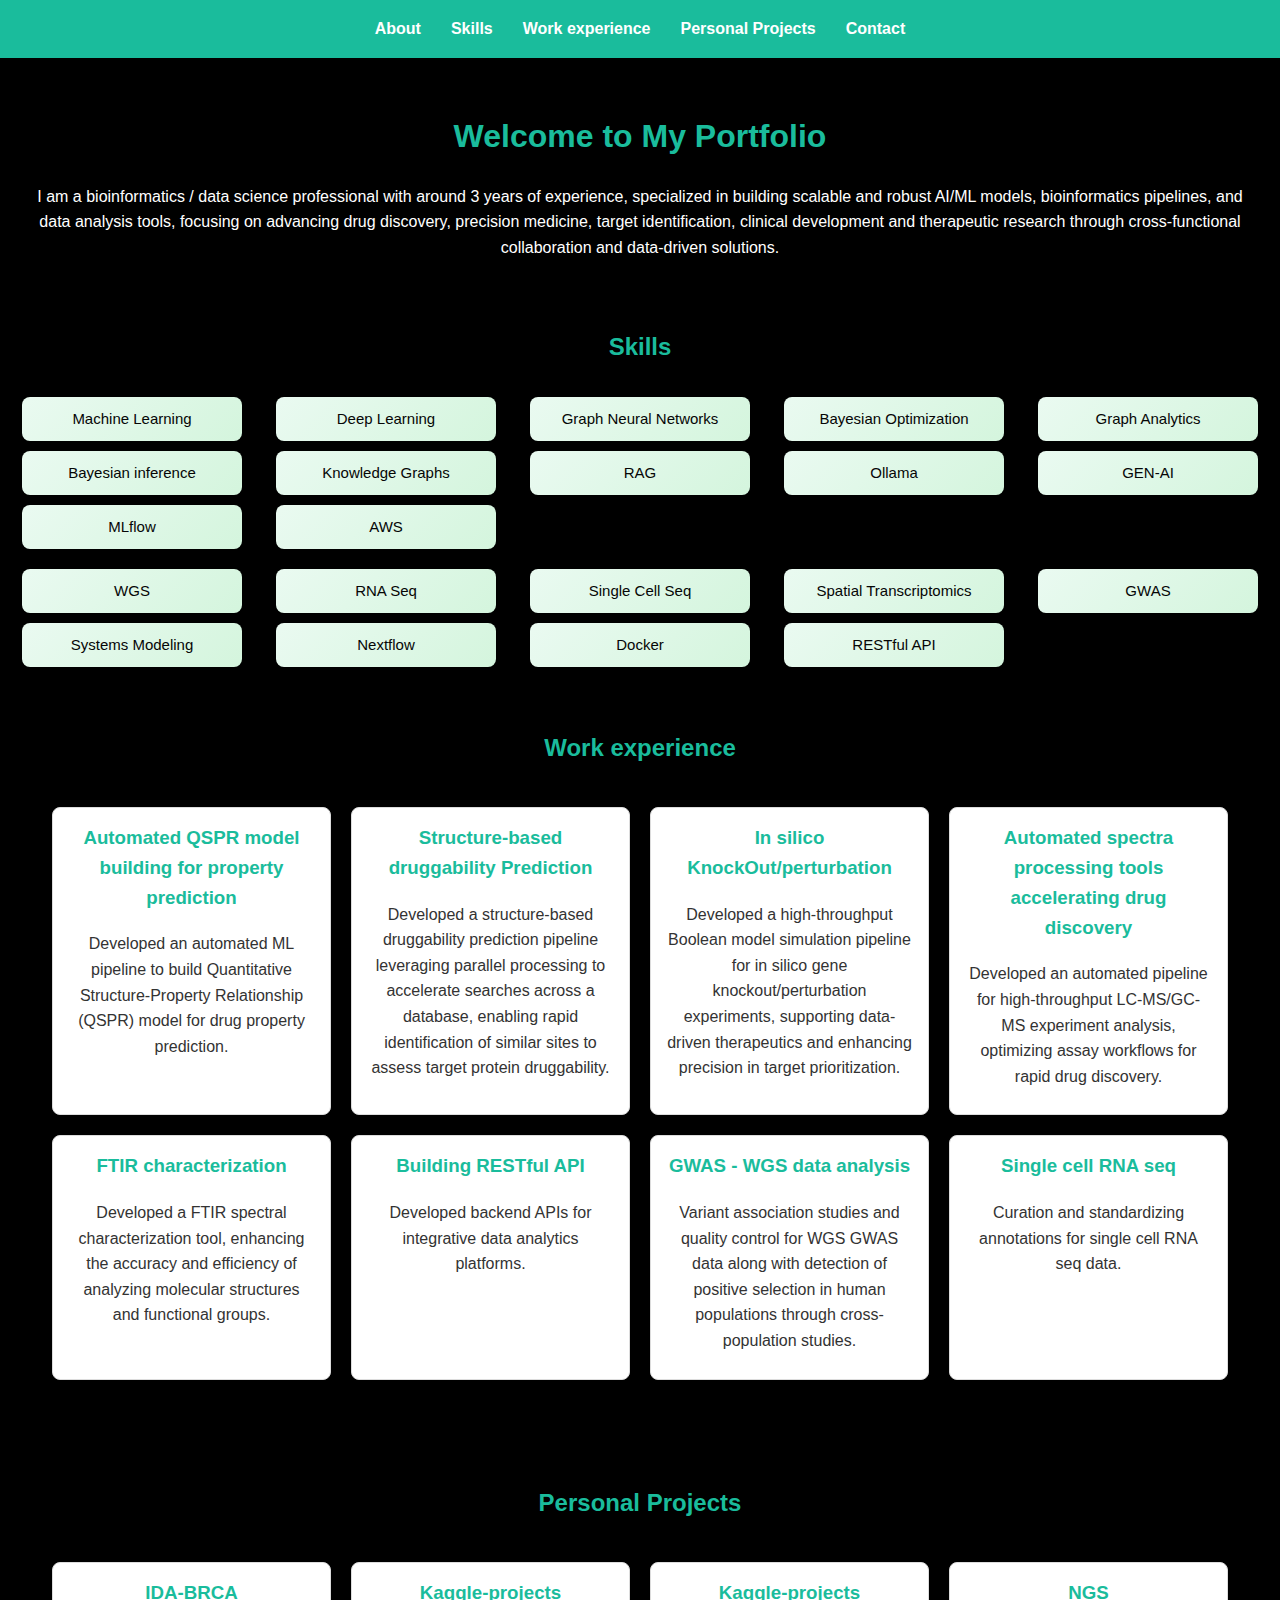
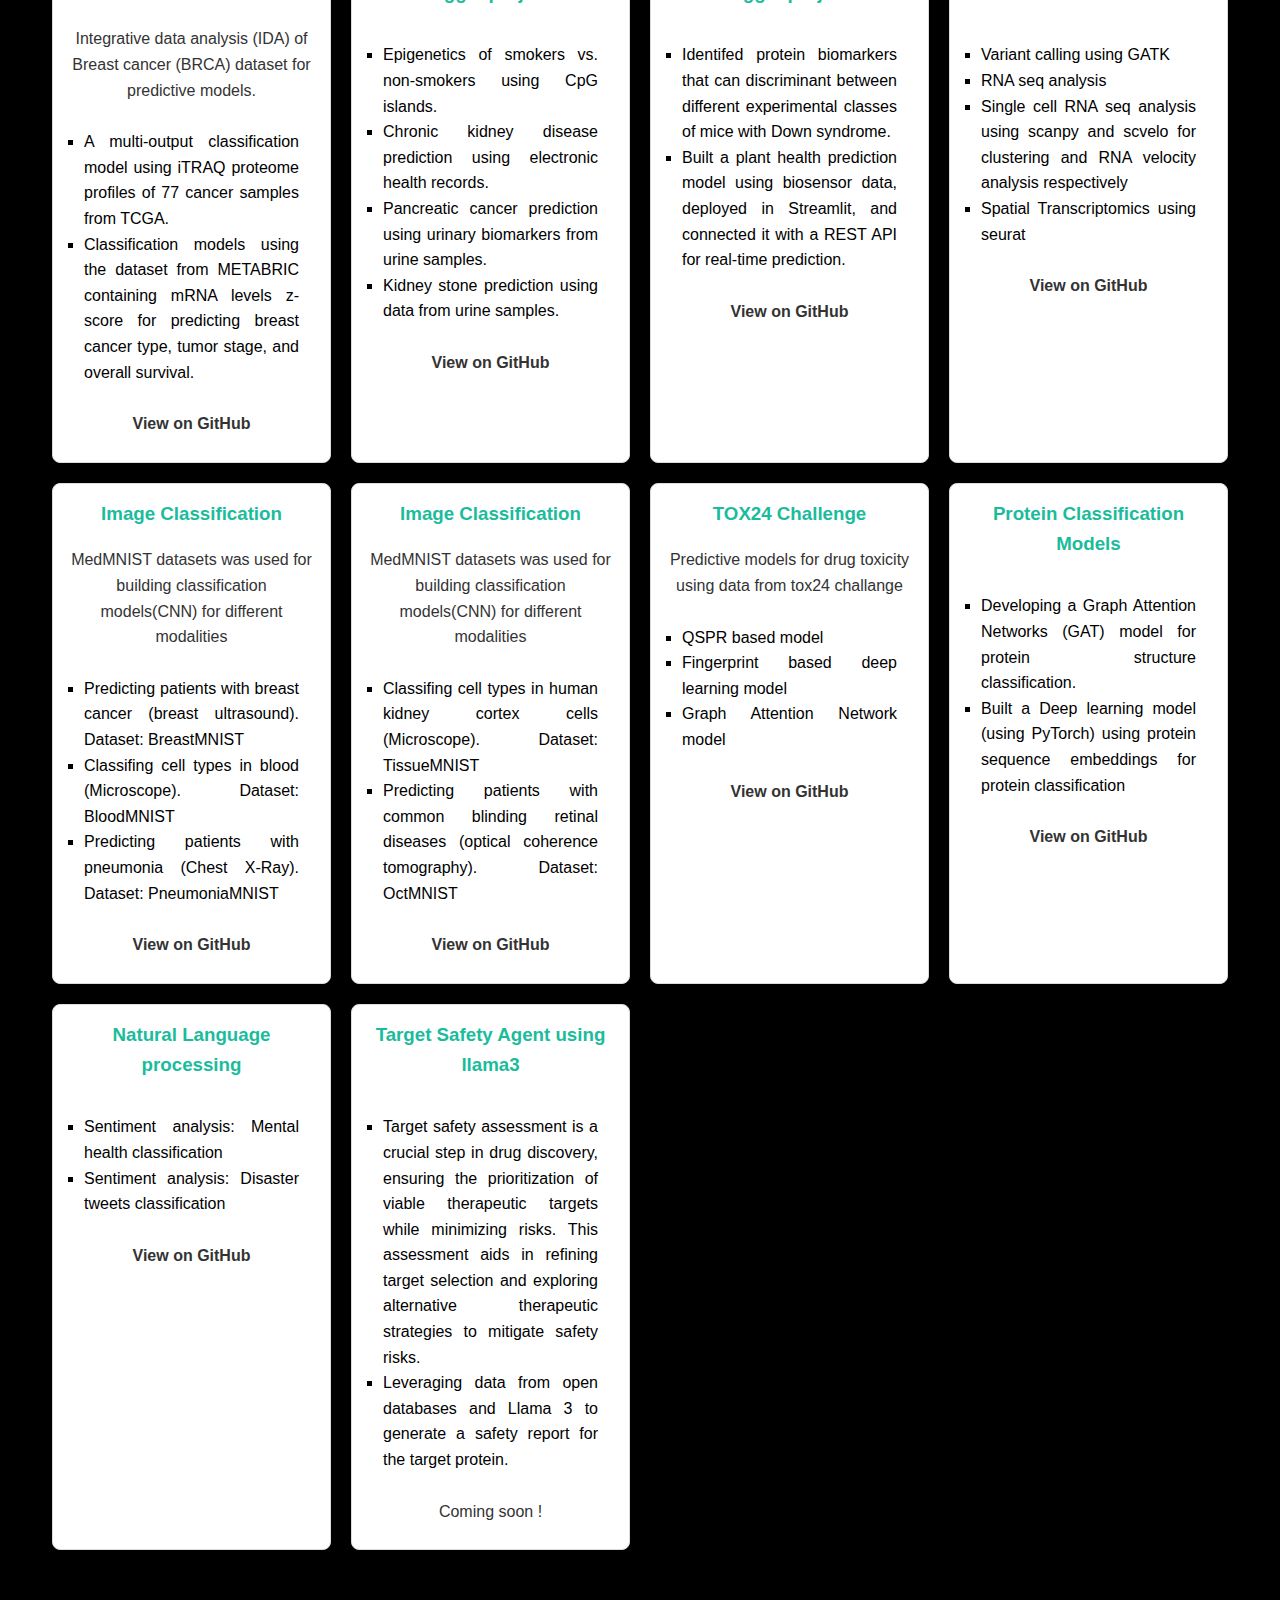
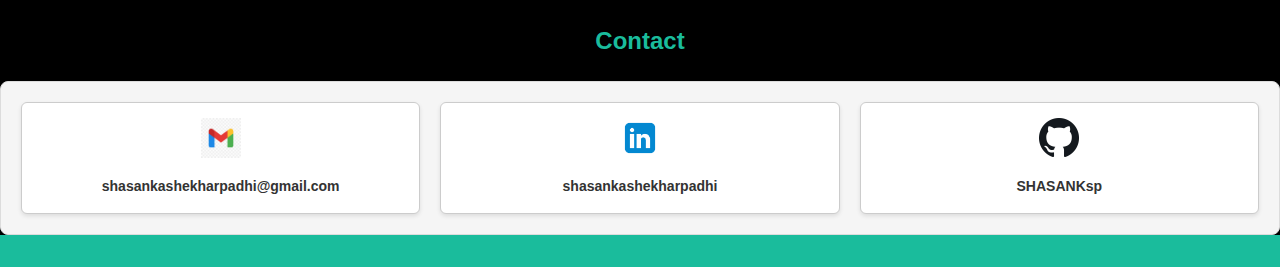
==== commit 7cc65c61: "v10" ====
--- a/index.html
+++ b/index.html
@@ -22,7 +22,7 @@
     <main>
         <section id="about" class="section">
             <h1>Welcome to My Portfolio</h1>
-            <p>I am a bioinformatics / data science professional with over 2.5+ years of experience, specialized in building scalable and robust AI/ML models, bioinformatics pipelines, and data analysis tools, focusing on advancing drug discovery, precision medicine, target identification, clinical development and therapeutic research through cross-functional collaboration and data-driven solutions.</p>
+            <p>I am a bioinformatics / data science professional with around 3 years of experience, specialized in building scalable and robust AI/ML models, bioinformatics pipelines, and data analysis tools, focusing on advancing drug discovery, precision medicine, target identification, clinical development and therapeutic research through cross-functional collaboration and data-driven solutions.</p>
 
         </section>
         <section id="skills">
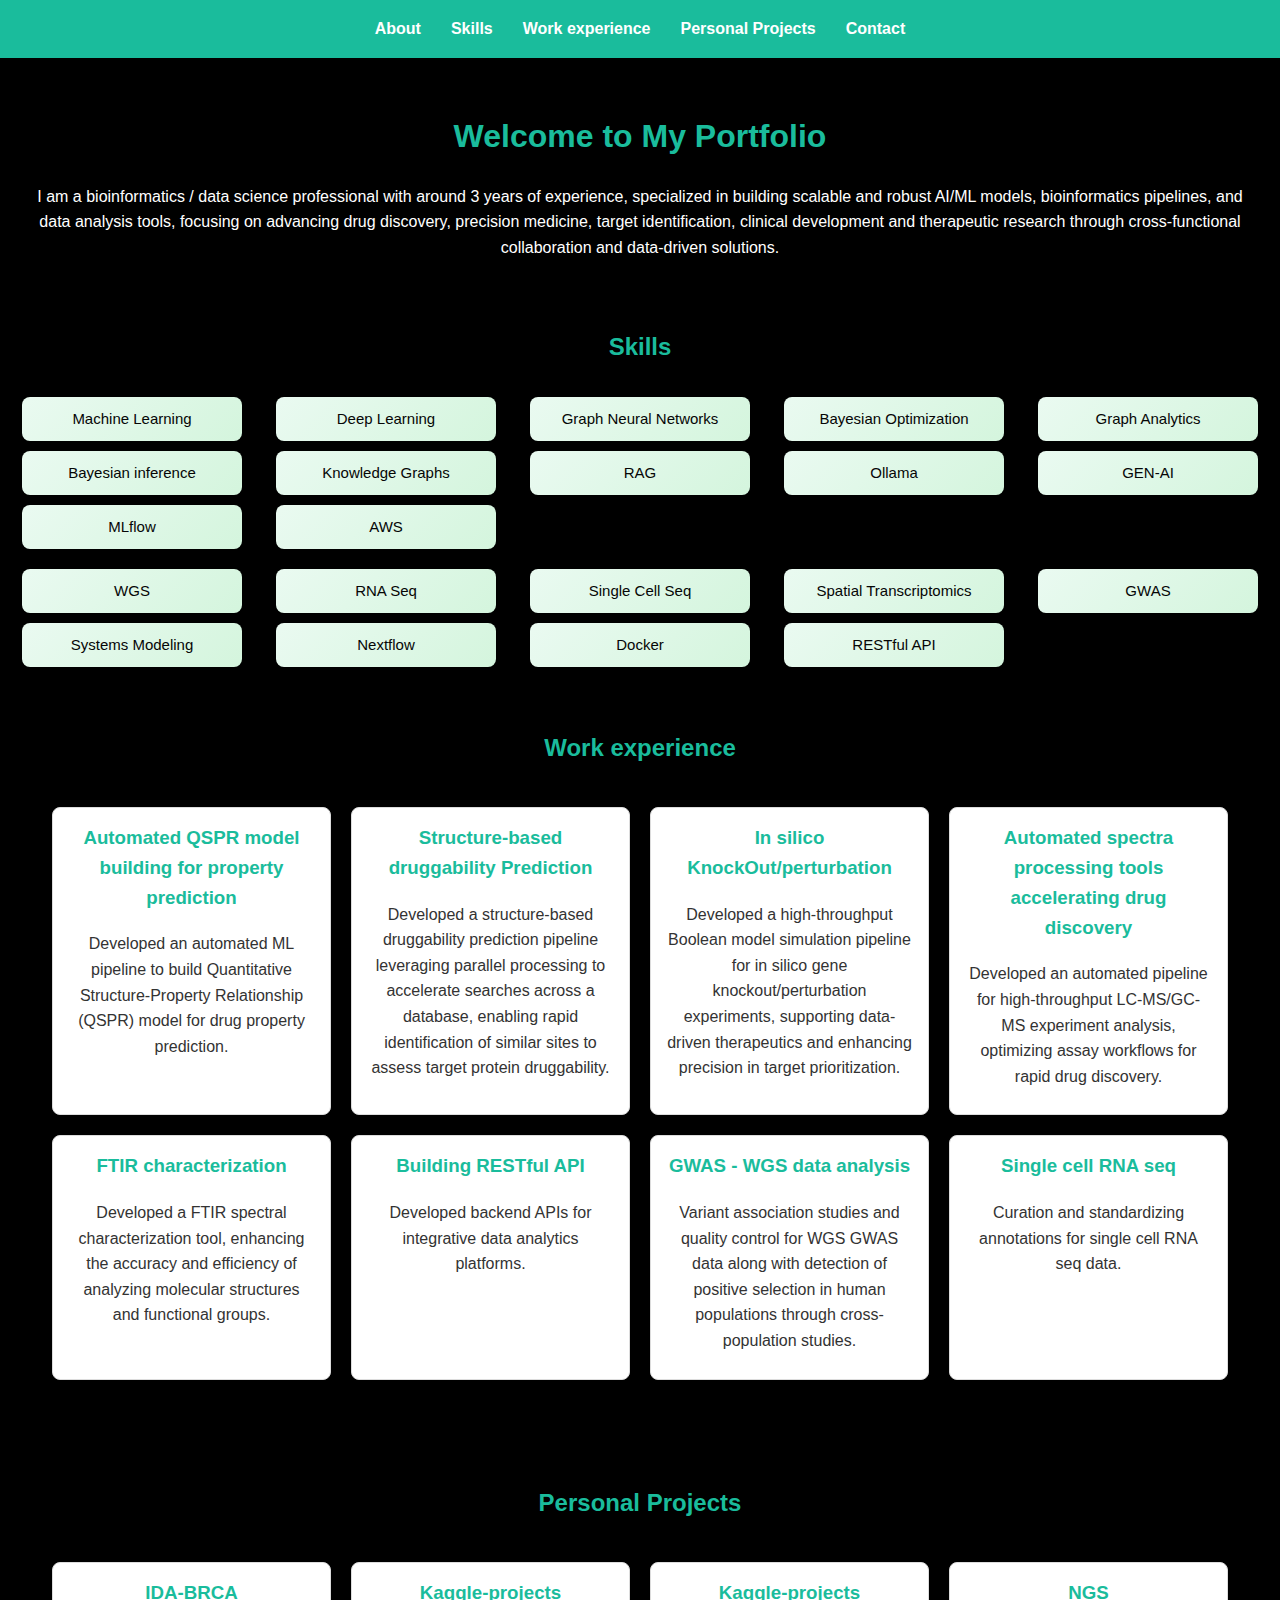
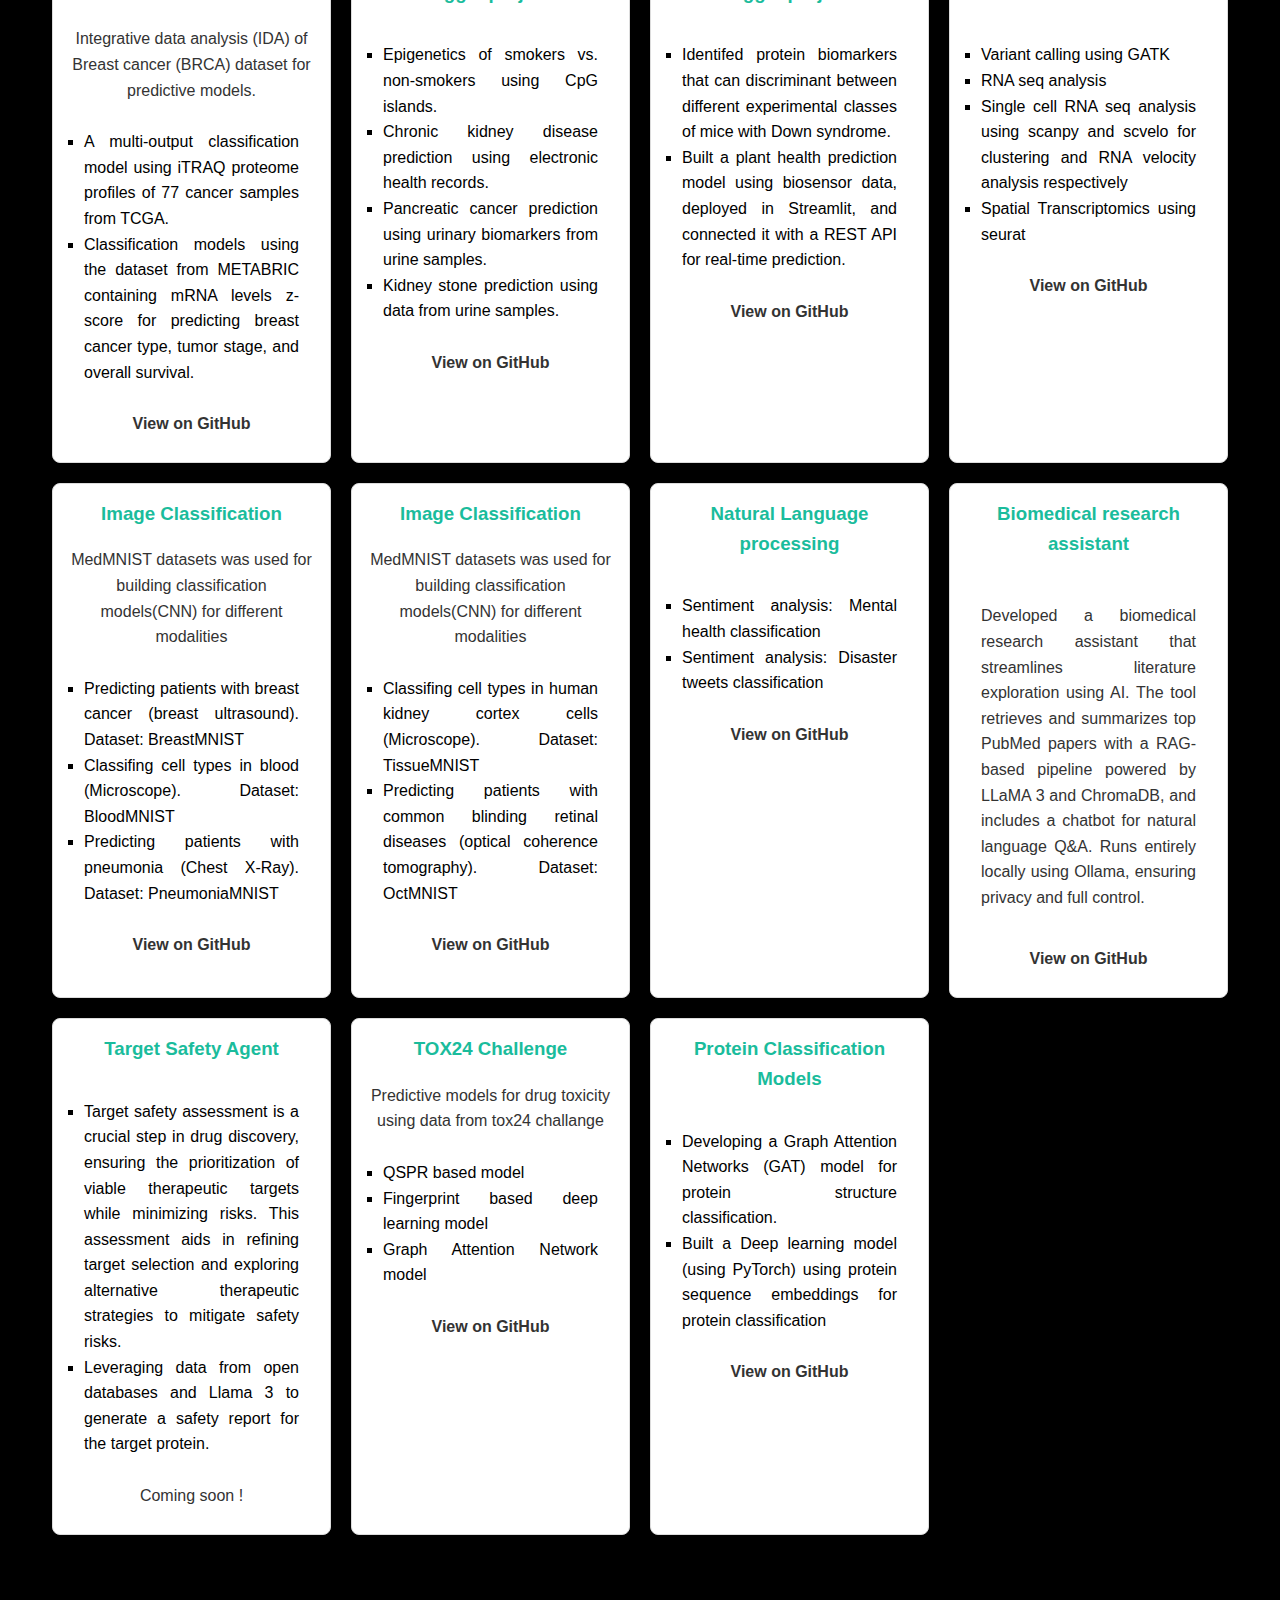
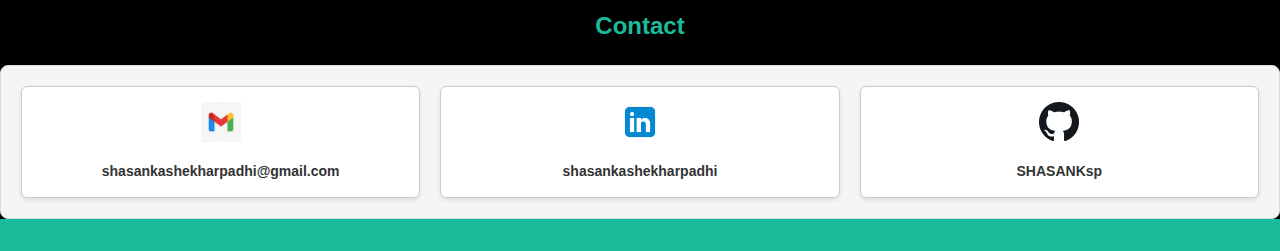
==== commit aae68de4: "v11" ====
--- a/index.html
+++ b/index.html
@@ -168,6 +168,33 @@
                     <p><a href="https://github.com/SHASANKsp/Image-classification.git" target="_blank">View on GitHub</a></p>
                 </div>
 
+
+                <div class="project-block">
+                    <h3>Natural Language processing</h3>
+                    <ul style="color: black; text-align: justify;">
+                        <li>Sentiment analysis: Mental health classification</li>
+                        <li>Sentiment analysis: Disaster tweets classification</li>
+                    </ul>
+                    <p><a href="https://github.com/SHASANKsp/NLP.git" target="_blank">View on GitHub</a></p>
+                </div>
+
+                <div class="project-block">
+                    <h3>Biomedical research assistant</h3>
+                    <ul style="color: black; text-align: justify;">
+                        <p>Developed a biomedical research assistant that streamlines literature exploration using AI. The tool retrieves and summarizes top PubMed papers with a RAG-based pipeline powered by LLaMA 3 and ChromaDB, and includes a chatbot for natural language Q&A. Runs entirely locally using Ollama, ensuring privacy and full control.</p>
+                    </ul>
+                    <p><a href="https://github.com/SHASANKsp/GenAI-and-Agents.git" target="_blank">View on GitHub</a></p>
+                </div>
+
+                <div class="project-block">
+                    <h3>Target Safety Agent</h3>
+                    <ul style="color: black; text-align: justify;">
+                        <li>Target safety assessment is a crucial step in drug discovery, ensuring the prioritization of viable therapeutic targets while minimizing risks. This assessment aids in refining target selection and exploring alternative therapeutic strategies to mitigate safety risks.</li>
+                        <li>Leveraging data from open databases and Llama 3 to generate a safety report for the target protein.</li>
+                    </ul>
+                    <p>Coming soon !</p>
+                </div>
+
                 <div class="project-block">
                     <h3>TOX24 Challenge</h3>
                     <p>Predictive models for drug toxicity using data from tox24 challange</p>
@@ -186,25 +213,6 @@
                         <li>Built a Deep learning model (using PyTorch) using protein sequence embeddings for protein classification</li>
                     </ul>
                     <p><a href="https://github.com/SHASANKsp/Protein_Classification_Models.git" target="_blank">View on GitHub</a></p>
-                </div>
-
-
-                <div class="project-block">
-                    <h3>Natural Language processing</h3>
-                    <ul style="color: black; text-align: justify;">
-                        <li>Sentiment analysis: Mental health classification</li>
-                        <li>Sentiment analysis: Disaster tweets classification</li>
-                    </ul>
-                    <p><a href="https://github.com/SHASANKsp/NLP.git" target="_blank">View on GitHub</a></p>
-                </div>
-
-                <div class="project-block">
-                    <h3>Target Safety Agent using llama3</h3>
-                    <ul style="color: black; text-align: justify;">
-                        <li>Target safety assessment is a crucial step in drug discovery, ensuring the prioritization of viable therapeutic targets while minimizing risks. This assessment aids in refining target selection and exploring alternative therapeutic strategies to mitigate safety risks.</li>
-                        <li>Leveraging data from open databases and Llama 3 to generate a safety report for the target protein.</li>
-                    </ul>
-                    <p>Coming soon !</p>
                 </div>
 
             </div>
